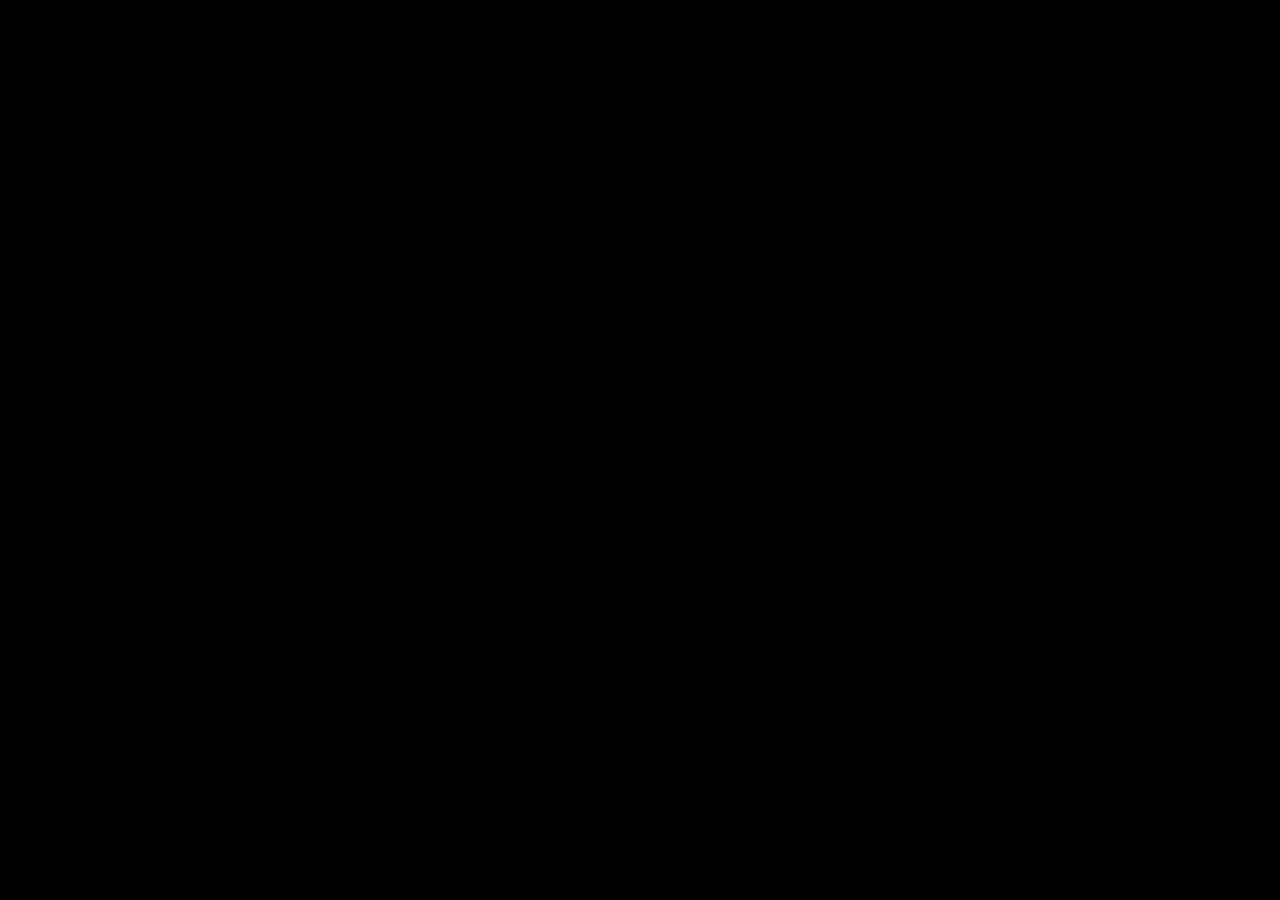
==== Algoritimo KNN.html @ ad6fbd45 "apresentação de Aalgo- KNN-falta arrumar slides e tamanho das fontes" ====
﻿<!DOCTYPE html>
<html lang="pt-BR"><head>
<meta charset="utf-8">
<title>K-NN — K-Nearest Neighbors · Análise de Algoritmos</title>
<link rel="preconnect" href="https://fonts.googleapis.com">
<link rel="preconnect" href="https://fonts.gstatic.com" crossorigin="">
<link rel="stylesheet" href="deck.css">

<script type="application/json" id="speaker-notes">
[
"Bom dia/boa tarde a todos. Hoje vamos apresentar o K-NN — K-Nearest Neighbors —, um dos algoritmos mais elegantes e didáticos do Machine Learning. Antes de entrarmos no conteúdo, somos seis alunos da disciplina de Análise de Algoritmos, e cada parte da apresentação será conduzida por um integrante diferente. A ideia é mostrar não só como o K-NN funciona, mas por que ele é tão importante como porta de entrada para entender complexidade, distância e similaridade.",

"O K-NN não nasceu em um laboratório de Machine Learning. Ele vem da estatística clássica de reconhecimento de padrões. Em 1951, Evelyn Fix e Joseph Hodges, em um relatório técnico para a força aérea americana, descreveram pela primeira vez a ideia de classificação por vizinhos mais próximos. Em 1967, Thomas Cover e Peter Hart publicaram o artigo seminal — Nearest Neighbor Pattern Classification — que provou propriedades teóricas importantes do método. Quase 60 anos depois, o algoritmo continua extremamente relevante: é a base de sistemas de recomendação, busca por similaridade e até de embeddings em modelos modernos.",

"K-NN significa K Vizinhos Mais Próximos. É um algoritmo de aprendizado supervisionado — ou seja, aprende a partir de exemplos rotulados. A ideia central é simples e poderosa: pontos que estão próximos no espaço de atributos tendem a pertencer à mesma classe. Há uma frase que resume bem isso, parafraseando o ditado popular: ‘diga-me quem são seus vizinhos mais próximos, e eu direi quem você é’. É essa intuição que vamos formalizar nos próximos slides.",

"Qual problema o K-NN resolve? Basicamente dois: classificação — decidir a qual categoria um novo dado pertence — e regressão — prever um valor numérico. Embora ele funcione nos dois casos, é como classificador que ele é mais usado. Pensem em situações onde temos exemplos passados e queremos decidir para um novo caso: spam ou não spam, tumor benigno ou maligno, gosta do filme ou não gosta. Esse é o terreno natural do K-NN.",

"Por que estudar K-NN em Análise de Algoritmos? Primeiro, porque é didaticamente perfeito. Ele é simples o suficiente para ser entendido em uma aula, mas rico o suficiente para discutirmos distância, dimensionalidade, hiperparâmetros, custo de memória e tempo. Ele também é uma ótima base para discutir como o tamanho do dataset impacta o desempenho — algo que veremos em detalhes na parte de complexidade.",

"Aplicações reais existem em todos os lugares. Reconhecimento de imagem, diagnóstico médico, sistemas de recomendação (filmes, músicas, produtos), detecção de fraude, reconhecimento facial, classificação de texto e busca por similaridade em vector databases — esses são exemplos diretos do que o K-NN resolve com base em proximidade no espaço de atributos.",

"Agora entramos na parte teórica. Antes de ver o algoritmo em si, precisamos alinhar o vocabulário. Vou passar rapidamente pelos conceitos-chave: ponto de treino, ponto de consulta, classe, atributo, dimensão, espaço de atributos, métrica de distância, valor de K — que é o hiperparâmetro principal — e o conceito de lazy learning, que vamos detalhar no próximo slide.",

"O K-NN é o que chamamos de lazy learner — um aprendiz preguiçoso. Diferente de uma árvore de decisão ou de uma rede neural, ele não constrói um modelo durante o treinamento. Ele simplesmente guarda os dados. Todo o trabalho acontece na hora da predição, quando ele precisa olhar todos os pontos para encontrar os mais próximos. Isso tem consequências importantes para a complexidade, que veremos adiante.",

"Espaço de atributos é onde tudo acontece. Cada eixo representa um atributo do problema — por exemplo, idade e renda, ou pixels de uma imagem. Cada ponto é uma amostra do nosso dataset. A premissa fundamental é que proximidade geométrica nesse espaço corresponde a similaridade semântica. Para datasets de duas dimensões podemos visualizar, mas o K-NN funciona em espaços de centenas ou milhares de dimensões — e é aí que começam os problemas, como veremos.",

"Vamos ver o algoritmo passo a passo. Temos dados de treino já rotulados — pontos azuis e dourados, por exemplo. Aparece um novo ponto, o ponto de consulta, marcado com interrogação. Primeiro calculamos a distância dele até todos os pontos do treino. Depois ordenamos essas distâncias. Pegamos os K menores — os K vizinhos mais próximos. Fazemos uma votação entre eles. E a classe majoritária é atribuída ao novo ponto. Simples assim.",

"Em forma de diagrama de blocos: entrada de dados, escolha de K, escolha da métrica, cálculo das distâncias, seleção dos K menores, votação ou média, e resultado final. Esses são os mesmos passos que vamos identificar no código depois. É importante reparar que existem dois hiperparâmetros importantes que o algoritmo não aprende sozinho: o valor de K e a métrica de distância.",

"A métrica mais comum é a distância Euclidiana — distância em linha reta entre dois pontos. É literalmente Pitágoras generalizado. Em duas dimensões, calculamos delta-x ao quadrado mais delta-y ao quadrado, e tiramos a raiz. Em d dimensões, somamos os quadrados de todas as diferenças. É a métrica padrão e geralmente uma boa primeira escolha.",

"A distância Manhattan, também chamada de city-block ou taxicab, mede o caminho como se você estivesse andando em uma cidade com quarteirões — só pode andar na horizontal ou vertical. Matematicamente, somamos os valores absolutos das diferenças, sem elevar ao quadrado. Ela é menos sensível a outliers do que a Euclidiana e às vezes funciona melhor em alta dimensionalidade.",

"Minkowski é a generalização. Tem um parâmetro p. Quando p = 1, é Manhattan. Quando p = 2, é Euclidiana. Para outros valores de p obtemos métricas intermediárias. Isso é útil quando queremos ajustar a métrica como parte da otimização do modelo.",

"Para dados categóricos ou strings usamos a distância de Hamming. Ela conta em quantas posições dois vetores diferem. Por exemplo, CARRO e CASRO diferem em uma posição. Para vetores binários como [1,0,1,1] e [1,1,1,0], a Hamming é 2. É fundamental em códigos corretores de erros e em comparação de DNA.",

"Como escolher K? Essa é uma das perguntas mais frequentes. K muito pequeno — como K=1 — faz o modelo ser muito sensível a ruído, causando overfitting. K muito grande borra as fronteiras de decisão, causando underfitting. K ímpar evita empates na votação binária. Uma regra de bolso é começar em K aproximadamente igual à raiz quadrada de n, mas o ideal mesmo é fazer validação cruzada para escolher o melhor K.",

"E quanto a recorrência? O K-NN clássico, por busca exaustiva, não é naturalmente recursivo — ele é iterativo. Se vamos falar de recorrência, é no contexto de otimizações, como a KD-Tree, que divide o espaço recursivamente. Mas é importante deixar claro: KD-Tree é otimização, não a essência do algoritmo.",

"Agora a parte central para Análise de Algoritmos: por que analisar a complexidade do K-NN? Porque, apesar de simples, ele pode ser muito caro. O custo está concentrado na predição, e cresce linearmente com o tamanho do dataset. Para bases grandes isso vira um gargalo real.",

"Definindo as variáveis: n é o número de pontos de treino, d é o número de atributos ou dimensões, e k é o número de vizinhos que vamos selecionar. Todas as análises serão expressas em função desses três parâmetros.",

"O treinamento do K-NN é praticamente trivial. Como ele é lazy learner, não há treinamento real. Podemos considerar O(1) se olharmos só o aprendizado, ou O(n·d) se contarmos o custo de carregar e armazenar os dados em memória.",

"Onde está o custo, então? Na predição. Para cada novo ponto consultado, calculamos a distância até todos os n pontos. Cada cálculo de distância olha d atributos. Logo, calcular distâncias custa O(n·d). Isso é o gargalo principal.",

"Depois precisamos selecionar os K menores. Se ordenarmos todas as distâncias, gastamos O(n log n). Se usarmos uma heap mantendo só os K menores, conseguimos O(n log k), que é melhor quando k é muito menor que n. A votação final é apenas O(k).",

"Juntando tudo, o pior caso — Big O — é O(n·d + n log k) com heap, ou O(n·d + n log n) se ordenarmos. O termo dominante geralmente é n·d, principalmente em alta dimensionalidade. É o custo da busca exaustiva: precisamos olhar todos os pontos.",

"O melhor caso — Ômega — também é Ω(n·d) no K-NN clássico, porque mesmo no melhor cenário ainda precisamos calcular todas as distâncias. Não dá para escapar disso na versão sem otimização.",

"Como pior e melhor caso coincidem, o caso médio — Theta — fica Θ(n·d + n log k). O K-NN clássico tem complexidade muito previsível, o que aliás é uma característica positiva.",

"Memória: o K-NN guarda o dataset inteiro. Isso significa O(n·d) de espaço. Para datasets pequenos é irrelevante. Para datasets com milhões de pontos e milhares de atributos, vira um problema sério.",

"Aqui temos a tabela-resumo. Treinamento O(1) ou O(n·d). Distâncias O(n·d). Seleção O(n log k) com heap. Votação O(k). Memória O(n·d). Essa tabela é o que vocês precisam levar para casa sobre a complexidade do K-NN.",

"Existem várias otimizações. KD-Trees dividem o espaço recursivamente e funcionam bem para baixa dimensionalidade. Ball Trees são uma alternativa para dimensões maiores. Locality Sensitive Hashing faz busca aproximada e é muito usado em produção. Além disso, técnicas como PCA, normalização e padronização ajudam reduzindo dimensão e equilibrando escalas. Mas atenção: em alta dimensionalidade, mesmo essas estruturas perdem eficiência — é a chamada maldição da dimensionalidade.",

"Vamos agora à parte prática. O código está disponível no repositório knn-lab no GitHub. A estrutura é modular: temos distances.py com as funções de distância, knn.py com a classe principal do algoritmo, metrics.py com a função de acurácia, e um notebook de exemplo para visualização. Essa separação reflete exatamente os blocos teóricos que vimos.",

"O padrão do código é Python idiomático: snake_case para funções e variáveis, organização modular, separação clara de responsabilidades. Distância é uma coisa, modelo é outra, métrica de avaliação é outra. Isso facilita teste e manutenção.",

"As funções de distância são puras: recebem dois vetores e retornam um número. Euclidiana usa numpy para o vetor de diferenças ao quadrado. Manhattan soma valores absolutos. Minkowski generaliza com o parâmetro p. Essa pureza facilita testar cada distância isoladamente.",

"A classe KNN tem inicialização com K, um método fit que apenas guarda os dados — lembrando do conceito de lazy learning — e um método predict que faz todo o trabalho real: calcula distâncias, seleciona vizinhos e faz a votação.",

"A métrica de acurácia compara as previsões com os valores reais e retorna o percentual de acertos. É uma das métricas mais simples, e funciona bem quando as classes estão razoavelmente balanceadas. Para classes desbalanceadas precisaríamos olhar precisão, recall e F1.",

"Agora vamos fazer a demo ao vivo. Vou carregar um dataset simples, escolher K e a métrica, rodar a predição e mostrar a acurácia. A ideia é vocês verem que tudo o que falamos antes está concretamente implementado em umas poucas linhas de código.",

"Para a demo usaremos um dataset 2D simples para visualização — assim conseguimos ver as fronteiras de decisão. Como caso mais acadêmico, citamos também o Breast Cancer Wisconsin, que é o dataset que vamos pedir no dever de casa.",

"Durante a demo vamos comentar a performance observada: quanto tempo levou, qual o tamanho do dataset, quantos atributos, qual K, qual métrica e qual a acurácia. Essa tabela ilustra o tipo de comparação que vamos fazer.",

"Para fechar a parte de código, este slide conecta cada conceito teórico ao arquivo correspondente. Métrica de distância? distances.py. Valor de K? parâmetro do modelo. Seleção de vizinhos? lógica em knn.py. Votação? mesma classe. Acurácia? metrics.py. Execução? notebook. Teoria e prática casadas.",

"Sobre as limitações: o K-NN é simples, mas tem custos altos. Alto custo de predição, alto uso de memória, sensibilidade a ruído e outliers, dependência da escala dos atributos, e a famosa maldição da dimensionalidade — em muitos atributos, todos os pontos ficam ‘quase à mesma distância’, perdendo o sentido de vizinhança.",

"Como reduzir essas falhas? Cuidando dos dados. Limpeza, remoção de duplicados, tratamento de ausentes e outliers. Normalização para colocar todos os atributos na mesma escala — Min-Max ou Z-score. Redução de dimensionalidade com PCA. E sempre validação cruzada para escolher K e a métrica.",

"Resumindo o que aprendemos: K-NN é simples, intuitivo e poderoso. Baseado em similaridade. Excelente em classificação. Não tem treinamento complexo. Mas concentra todo o custo na predição. Depende fortemente da qualidade dos dados, da escolha de K e da métrica. E precisa de cuidado especial com escala, ruído e dimensionalidade.",

"O dever de casa é aplicar tudo isso em um dataset real: Breast Cancer Wisconsin, classificando tumores como benignos ou malignos. Vocês vão carregar com sklearn, separar treino e teste, normalizar, treinar com K igual a 1, 3 e 5, testar Euclidiana e Manhattan, comparar acurácia e responder quatro perguntas conceituais. A entrega pode ser notebook, script Python ou um relatório curto com prints. Tempo estimado: uma hora.",

"E com isso fechamos. Obrigado pela atenção. Estamos abertos para perguntas."
]
</script>

</head>
<body>

<script src="deck-stage.js"></script>

<deck-stage>

<!-- ============================================================ -->
<!-- SLIDE 1 — COVER                                              -->
<!-- ============================================================ -->
<section data-screen-label="01 Capa">
  <div class="slide-chrome"></div>

  <!-- Network background SVG -->
  <svg class="net" viewBox="0 0 1920 1080" preserveAspectRatio="xMidYMid slice" aria-hidden="true">
    <defs>
      <radialGradient id="cv-glow" cx="50%" cy="50%" r="50%">
        <stop offset="0%" stop-color="#5ce1ff" stop-opacity="0.35"></stop>
        <stop offset="100%" stop-color="#5ce1ff" stop-opacity="0"></stop>
      </radialGradient>
    </defs>
    <!-- Edges -->
    <g stroke="rgba(140,180,255,0.18)" stroke-width="1" fill="none">
      <line x1="1350" y1="180" x2="1520" y2="320"></line>
      <line x1="1520" y1="320" x2="1700" y2="220"></line>
      <line x1="1520" y1="320" x2="1620" y2="500"></line>
      <line x1="1700" y1="220" x2="1820" y2="380"></line>
      <line x1="1620" y1="500" x2="1780" y2="600"></line>
      <line x1="1620" y1="500" x2="1460" y2="620"></line>
      <line x1="1460" y1="620" x2="1300" y2="720"></line>
      <line x1="1460" y1="620" x2="1580" y2="780"></line>
      <line x1="1780" y1="600" x2="1850" y2="780"></line>
      <line x1="1350" y1="180" x2="1180" y2="280"></line>
      <line x1="1180" y1="280" x2="1300" y2="430"></line>
      <line x1="1300" y1="430" x2="1460" y2="620"></line>
      <line x1="1300" y1="430" x2="1100" y2="520"></line>
      <line x1="1300" y1="720" x2="1180" y2="850"></line>
      <line x1="1580" y1="780" x2="1700" y2="900"></line>
    </g>
    <!-- Nodes -->
    <g>
      <circle cx="1350" cy="180" r="4" class="pt-a pt-glow"></circle>
      <circle cx="1520" cy="320" r="5" class="pt-a pt-glow"></circle>
      <circle cx="1700" cy="220" r="4" class="pt-a"></circle>
      <circle cx="1820" cy="380" r="4" class="pt-c"></circle>
      <circle cx="1620" cy="500" r="6" class="pt-q pt-glow"></circle>
      <circle cx="1780" cy="600" r="4" class="pt-b"></circle>
      <circle cx="1460" cy="620" r="5" class="pt-a"></circle>
      <circle cx="1300" cy="720" r="4" class="pt-b"></circle>
      <circle cx="1580" cy="780" r="4" class="pt-a"></circle>
      <circle cx="1850" cy="780" r="4" class="pt-c"></circle>
      <circle cx="1180" cy="280" r="4" class="pt-b"></circle>
      <circle cx="1300" cy="430" r="4" class="pt-a"></circle>
      <circle cx="1100" cy="520" r="3" class="pt-c"></circle>
      <circle cx="1180" cy="850" r="3" class="pt-b"></circle>
      <circle cx="1700" cy="900" r="3" class="pt-a"></circle>
    </g>
    <circle cx="1620" cy="500" r="200" fill="url(#cv-glow)"></circle>
  </svg>

  <div class="slide">
    <div class="topbar">
      <div class="left"><span class="dot"></span><span>Análise de Algoritmos · 2026.1</span></div>
      
    </div>

    <div style="margin-top: 40px;">
      <div class="eyebrow" data-anim="fade-up" data-delay="0">Algoritmo · Aprendizado Supervisionado</div>

      <h1 class="display" data-anim="fade-up" data-delay="1" style="font-size: 148px; line-height: 0.95; margin: 28px 0 12px; letter-spacing: -0.035em;">
        K-Nearest<br>
        <span style="color: var(--cyan);">Neighbors.</span>
      </h1>

      <p data-anim="fade-up" data-delay="2" style="font-family: var(--font-mono); font-size: 18px; letter-spacing: 0.18em; text-transform: uppercase; color: var(--text-dim); margin: 0 0 6px;">
        — k = nearest · classification &nbsp;by&nbsp; similarity
      </p>
      
    </div>

    <div style="flex: 1;"></div>

    <div data-anim="fade-up" data-delay="5" style="display: flex; justify-content: space-between; align-items: flex-end; gap: 80px;">
      <div>
        <div class="eyebrow" style="font-size: 13px; margin-bottom: 18px;">Integrantes</div>
        <div class="members">
          <div class="m">Aaron Willian Araújo Rodrigues</div>
          <div class="m">Gustavo Marques Xavier</div>
          <div class="m">Isadora Batista Alves</div>
          <div class="m">Rafael Bastos Lancellotti</div>
          <div class="m">Roberto Campelo Uchôa</div>
          <div class="m">Thiago Rodrigues Santos</div>
        </div>
      </div>
      <div style="text-align: right; font-family: var(--font-mono); font-size: 12px; color: var(--text-muted); letter-spacing: 0.15em; line-height: 1.9;">
        <div>K = 5</div>
        <div>METRIC = EUCLIDEAN</div>
        <div>STATUS · <span style="color: var(--cyan);">READY</span></div>
      </div>
    </div>
  </div>
</section>

<!-- ============================================================ -->
<!-- SLIDE 3 — HISTÓRIA                                            -->
<!-- ============================================================ -->
<section data-screen-label="03 Historia">
  <div class="slide-chrome"></div>
  <div class="slide">
    <div class="topbar">
      <div class="left"><span class="dot"></span><span>03 · Origens</span></div>
      <div class="right">Parte 1 · Introdução</div>
    </div>

    <div class="eyebrow" data-anim="fade-up" data-delay="0" style="font-size: 22px;">Linha do tempo</div>
    <h1 class="slide-title" data-anim="fade-up" data-delay="1">
      Origens dos <span class="accent">vizinhos próximos</span>.
    </h1>
    <p class="lede" data-anim="fade-up" data-delay="2" style="max-width: 1200px; font-size: 30px;">
      O K-NN nasceu na <strong style="color: var(--text); font-weight: 500;">estatística clássica</strong>, décadas antes de o aprendizado de máquina se popularizar. Sua história atravessa três gerações da computação.
    </p>

    <!-- Timeline -->
    <div style="position: relative; padding: 36px 0 0 0;">
      <svg viewBox="0 0 1700 220" style="width: 100%; height: 220px; display: block;">
        <defs>
          <linearGradient id="tl-grad" x1="0" x2="1" y1="0" y2="0">
            <stop offset="0%" stop-color="#5ce1ff" stop-opacity="0.7"></stop>
            <stop offset="100%" stop-color="#a98bff" stop-opacity="0.4"></stop>
          </linearGradient>
        </defs>
        <!-- Line draws left→right on entry -->
        <line x1="40" y1="110" x2="1660" y2="110" stroke="url(#tl-grad)" stroke-width="2" class="tl-line"></line>
        <!-- Each point: circle + year + label, revealed in sequence -->
        <g data-anim="fade-up" data-delay="3" font-family="JetBrains Mono" font-size="18" fill="#a7b1c7" letter-spacing="2">
          <circle cx="160" cy="110" r="11" fill="#04060d" stroke="#5ce1ff" stroke-width="2"></circle>
          <text x="160" y="166" text-anchor="middle" fill="#5ce1ff">1951</text>
          <text x="160" y="78" text-anchor="middle" font-family="Space Grotesk" font-size="24" fill="#e7ecf6">Fix &amp; Hodges</text>
        </g>
        <g data-anim="fade-up" data-delay="4" font-family="JetBrains Mono" font-size="18" fill="#a7b1c7" letter-spacing="2">
          <circle cx="540" cy="110" r="11" fill="#04060d" stroke="#5ce1ff" stroke-width="2"></circle>
          <text x="540" y="166" text-anchor="middle" fill="#5ce1ff">1967</text>
          <text x="540" y="78" text-anchor="middle" font-family="Space Grotesk" font-size="24" fill="#e7ecf6">Cover &amp; Hart</text>
        </g>
        <g data-anim="fade-up" data-delay="5" font-family="JetBrains Mono" font-size="18" fill="#a7b1c7" letter-spacing="2">
          <circle cx="980" cy="110" r="11" fill="#04060d" stroke="#a98bff" stroke-width="2"></circle>
          <text x="980" y="166" text-anchor="middle" fill="#a98bff">1970–2000</text>
          <text x="980" y="78" text-anchor="middle" font-family="Space Grotesk" font-size="24" fill="#e7ecf6">Reconhecimento de padrões</text>
        </g>
        <g data-anim="fade-up" data-delay="6" font-family="JetBrains Mono" font-size="18" fill="#a7b1c7" letter-spacing="2">
          <circle cx="1500" cy="110" r="13" fill="#5ce1ff"></circle>
          <text x="1500" y="166" text-anchor="middle" fill="#e7ecf6">2010+</text>
          <text x="1500" y="78" text-anchor="middle" font-family="Space Grotesk" font-size="24" fill="#e7ecf6">ML / IA moderna</text>
        </g>
      </svg>

      <div style="display: grid; grid-template-columns: repeat(4, 1fr); gap: 24px; margin-top: 28px;">
        <div class="card" data-anim="fade-up" data-delay="3" style="padding: 26px 28px;">
          <div class="num" style="font-size: 16px;">1951 · USAF</div>
          <h3 style="font-size: 26px;">Relatório técnico</h3>
          <p style="font-size: 20px; line-height: 1.5;">Evelyn Fix e Joseph Hodges propõem uma regra de decisão <em>não paramétrica</em> — sem nenhuma premissa sobre a distribuição dos dados. O documento serviu de base à classificação estatística moderna.</p>
        </div>
        <div class="card" data-anim="fade-up" data-delay="4" style="padding: 26px 28px;">
          <div class="num" style="font-size: 16px;">1967 · IEEE</div>
          <h3 style="font-size: 26px;">Formalização e prova</h3>
          <p style="font-size: 20px; line-height: 1.5;">Thomas Cover e Peter Hart publicam <em>Nearest Neighbor Pattern Classification</em>: provam que o erro do 1-NN é, no pior caso, no máximo duas vezes o erro do classificador ótimo de Bayes.</p>
        </div>
        <div class="card" data-anim="fade-up" data-delay="5" style="padding: 26px 28px;">
          <div class="num" style="font-size: 16px;">1970–2000</div>
          <h3 style="font-size: 26px;">Aplicações práticas</h3>
          <p style="font-size: 20px; line-height: 1.5;">OCR, bioinformática e reconhecimento de padrões adotam o método. Surgem otimizações estruturais como a KD-Tree (Bentley, 1975) e a Ball Tree, que permitem busca em árvore.</p>
        </div>
        <div class="card" data-anim="fade-up" data-delay="6" style="padding: 26px 28px;">
          <div class="num" style="font-size: 16px;">2010 → hoje</div>
          <h3 style="font-size: 26px;">Era dos embeddings</h3>
          <p style="font-size: 20px; line-height: 1.5;">Sistemas de recomendação, busca semântica e Vector Databases (FAISS, Pinecone, Milvus) levam a ideia dos vizinhos próximos à escala industrial — bilhões de vetores em produção.</p>
        </div>
      </div>
    </div>

    <div style="flex: 1;"></div>

    <div class="slide-footer">
      <span>História · 1951 → hoje</span>
      <span>03 / 34</span>
    </div>
  </div>
</section>

<!-- ============================================================ -->
<!-- SLIDE 4 — O QUE É K-NN                                       -->
<!-- ============================================================ -->
<section data-screen-label="04 O que e">
  <div class="slide-chrome"></div>
  <div class="slide">
    <div class="topbar">
      <div class="left"><span class="dot"></span><span>04 · Definição</span></div>
      <div class="right">Parte 1 · Introdução</div>
    </div>

    <div class="row" style="gap: 80px; flex: 1; align-items: center;">
      <div style="flex: 1.1;">
        <div class="eyebrow" data-anim="fade-up" data-delay="0">O que é K-NN</div>
        <h1 class="slide-title" data-anim="fade-up" data-delay="1" style="font-size: 80px;">
          Diga-me quem<br>são seus <span class="accent">vizinhos</span>,<br>e eu direi<br>quem você é.
        </h1>

        <div data-anim="fade-up" data-delay="3" style="margin-top: 36px; max-width: 720px;">
          <p class="lede" style="font-size: 22px; margin-bottom: 16px;">
            <strong style="color: var(--text); font-weight: 600;">K vizinhos mais próximos.</strong>
            Aprendizado supervisionado que usa exemplos conhecidos para classificar ou prever dados novos.
          </p>
          <p class="lede" style="font-size: 22px;">
            A premissa: pontos semelhantes tendem a estar próximos no espaço de atributos.
          </p>
        </div>
      </div>

      <div style="flex: 1;">
        <!-- Simple 2D classification illustration -->
        <svg viewBox="0 0 600 540" style="width: 100%; height: 540px;">
          <defs>
            <radialGradient id="qglow" cx="50%" cy="50%" r="50%">
              <stop offset="0%" stop-color="#5ce1ff" stop-opacity="0.45"></stop>
              <stop offset="100%" stop-color="#5ce1ff" stop-opacity="0"></stop>
            </radialGradient>
          </defs>

          <!-- Grid + labels -->
          <g data-anim="fade" data-delay="2">
            <g stroke="rgba(140,180,255,0.07)" stroke-width="1">
              <line x1="40" y1="60" x2="40" y2="500"></line>
              <line x1="40" y1="500" x2="560" y2="500"></line>
            </g>
            <text x="20" y="60" font-family="JetBrains Mono" font-size="11" fill="#6b7691" letter-spacing="2">x₂</text>
            <text x="555" y="525" font-family="JetBrains Mono" font-size="11" fill="#6b7691" letter-spacing="2">x₁</text>
          </g>

          <!-- Class A (cyan) points -->
          <g class="pt-a" data-anim="fade-up" data-delay="3">
            <circle cx="120" cy="160" r="9"></circle>
            <circle cx="180" cy="120" r="9"></circle>
            <circle cx="240" cy="200" r="9"></circle>
            <circle cx="310" cy="180" r="9"></circle>
            <circle cx="380" cy="240" r="9"></circle>
            <circle cx="280" cy="280" r="9"></circle>
            <circle cx="200" cy="260" r="9"></circle>
            <circle cx="160" cy="330" r="9"></circle>
          </g>

          <!-- Class B (gold) points -->
          <g class="pt-b" data-anim="fade-up" data-delay="4">
            <circle cx="420" cy="380" r="9"></circle>
            <circle cx="490" cy="330" r="9"></circle>
            <circle cx="450" cy="430" r="9"></circle>
            <circle cx="370" cy="440" r="9"></circle>
            <circle cx="510" cy="450" r="9"></circle>
            <circle cx="350" cy="390" r="9"></circle>
            <circle cx="280" cy="430" r="9"></circle>
            <circle cx="220" cy="470" r="9"></circle>
          </g>

          <!-- Glow behind query -->
          <g data-anim="fade" data-delay="5">
            <circle cx="320" cy="280" r="160" fill="url(#qglow)"></circle>
          </g>

          <!-- Query point -->
          <g data-anim="fade-up" data-delay="5">
            <circle cx="320" cy="280" r="13" class="pt-q pt-glow"></circle>
            <text x="320" y="265" text-anchor="middle" font-family="Space Grotesk" font-size="18" font-weight="600" fill="#fff">?</text>
          </g>

          <!-- Lines to 5 nearest — staggered via CSS .knn-lines -->
          <g class="knn-lines" stroke="#5ce1ff" stroke-width="1.5" stroke-dasharray="4 4">
            <line x1="320" y1="280" x2="280" y2="280"></line>
            <line x1="320" y1="280" x2="380" y2="240"></line>
            <line x1="320" y1="280" x2="310" y2="180"></line>
            <line x1="320" y1="280" x2="240" y2="200"></line>
            <line x1="320" y1="280" x2="350" y2="390"></line>
          </g>

          <!-- Legend -->
          <g font-family="JetBrains Mono" font-size="12" fill="#a7b1c7" letter-spacing="1" data-anim="fade" data-delay="7">
            <circle cx="60" cy="510" r="6" class="pt-a"></circle>
            <text x="72" y="515">Classe A</text>
            <circle cx="170" cy="510" r="6" class="pt-b"></circle>
            <text x="182" y="515">Classe B</text>
            <circle cx="280" cy="510" r="6" class="pt-q"></circle>
            <text x="292" y="515">Consulta · k=5</text>
          </g>
        </svg>
      </div>
    </div>

    <div class="slide-footer">
      <span>K vizinhos · similaridade</span>
      <span>04 / 34</span>
    </div>
  </div>
</section>

<!-- ============================================================ -->
<!-- SLIDE 5 — DEFINIÇÃO DO PROBLEMA                              -->
<!-- ============================================================ -->
<section data-screen-label="05 Problema">
  <div class="slide-chrome"></div>
  <div class="slide">
    <div class="topbar">
      <div class="left"><span class="dot"></span><span>05 · Problema</span></div>
      <div class="right">Parte 1 · Introdução</div>
    </div>

    <div class="eyebrow" data-anim="fade-up" data-delay="0">O que ele resolve</div>
    <h1 class="slide-title" data-anim="fade-up" data-delay="1">
      Quatro problemas.<br>Uma única ideia.
    </h1>

    <div style="display: grid; grid-template-columns: repeat(4, 1fr); gap: 22px; margin-top: 56px;">
      <div class="card" data-anim="fade-up" data-delay="2">
        <div class="num">01 · CLASSIFICAÇÃO</div>
        <h3>Categorias discretas</h3>
        <p>Atribuir uma classe a um novo exemplo (spam/não spam, benigno/maligno).</p>
        <div style="margin-top: 20px; font-family: var(--font-mono); font-size: 12px; color: var(--cyan); letter-spacing: 0.14em;">USO MAIS COMUM</div>
      </div>
      <div class="card" data-anim="fade-up" data-delay="3">
        <div class="num">02 · REGRESSÃO</div>
        <h3>Valores contínuos</h3>
        <p>Prever um número (preço, temperatura) pela média dos K vizinhos.</p>
        <div style="margin-top: 20px; font-family: var(--font-mono); font-size: 12px; color: var(--text-muted); letter-spacing: 0.14em;">SUPORTADO</div>
      </div>
      <div class="card" data-anim="fade-up" data-delay="4">
        <div class="num">03 · SIMILARIDADE</div>
        <h3>“Quem se parece com X?”</h3>
        <p>Recuperação de itens próximos sem precisar de uma classe explícita.</p>
        <div style="margin-top: 20px; font-family: var(--font-mono); font-size: 12px; color: var(--text-muted); letter-spacing: 0.14em;">BASE DE RECOMENDAÇÃO</div>
      </div>
      <div class="card" data-anim="fade-up" data-delay="5">
        <div class="num">04 · DECISÃO</div>
        <h3>Baseada em exemplos</h3>
        <p>Decidir o que fazer agora consultando o que aconteceu antes.</p>
        <div style="margin-top: 20px; font-family: var(--font-mono); font-size: 12px; color: var(--text-muted); letter-spacing: 0.14em;">CASE-BASED REASONING</div>
      </div>
    </div>

    <div style="flex: 1;"></div>

    <div data-anim="fade-up" data-delay="6" style="display: flex; align-items: center; gap: 24px; padding: 26px 32px; border: 1px solid var(--border-strong); border-left: 3px solid var(--cyan); background: linear-gradient(90deg, rgba(92,225,255,0.06), transparent 60%); border-radius: 8px;">
      <div style="font-family: var(--font-mono); font-size: 12px; letter-spacing: 0.2em; color: var(--cyan); text-transform: uppercase;">Importante</div>
      <p class="lede" style="font-size: 22px; margin: 0; color: var(--text);">
        Embora suporte regressão, o K-NN é majoritariamente conhecido — e usado — como <span style="color: var(--cyan); font-weight: 500;">algoritmo de classificação</span>.
      </p>
    </div>

    <div class="slide-footer">
      <span>Classificação · Regressão · Similaridade</span>
      <span>05 / 34</span>
    </div>
  </div>
</section>

<!-- ============================================================ -->
<!-- SLIDE 6 — IMPORTÂNCIA                                        -->
<!-- ============================================================ -->
<section data-screen-label="06 Importancia">
  <div class="slide-chrome"></div>
  <div class="slide">
    <div class="topbar">
      <div class="left"><span class="dot"></span><span>06 · Importância</span></div>
      <div class="right">Parte 1 · Introdução</div>
    </div>

    <div class="row" style="gap: 80px; flex: 1; align-items: flex-start;">
      <div style="flex: 1;">
        <div class="eyebrow" data-anim="fade-up" data-delay="0" style="font-size: 22px;">Por que estudar K-NN</div>
        <h1 class="slide-title" data-anim="fade-up" data-delay="1">
          A porta de entrada<br>do <span class="accent">Machine Learning</span>.
        </h1>
        <p class="lede" data-anim="fade-up" data-delay="2" style="margin-top: 30px; max-width: 720px; font-size: 30px;">
          O K-NN é simples — mas concentra praticamente todos os conceitos centrais de aprendizado supervisionado em um único algoritmo.
        </p>
        <p class="lede" data-anim="fade-up" data-delay="3" style="margin-top: 22px; max-width: 720px; font-size: 24px; color: var(--text-muted);">
          Distância, similaridade, vizinhança, dimensionalidade, hiperparâmetro, custo de memória e de tempo — tudo aparece aqui, de forma palpável.
        </p>
      </div>

      <div style="flex: 1.2; display: flex; flex-direction: column; gap: 20px; margin-top: 30px;">
        <div data-anim="fade-up" data-delay="3" style="display: flex; gap: 26px; align-items: flex-start; padding: 22px 26px; border-left: 1px solid var(--border-strong);">
          <div style="font-family: var(--font-mono); font-size: 22px; color: var(--cyan); letter-spacing: 0.18em; min-width: 52px;">01</div>
          <div>
            <div class="display" style="font-size: 32px; margin-bottom: 6px;">Simples e intuitivo</div>
            <div style="color: var(--text-dim); font-size: 22px;">Pode ser explicado em uma frase, implementado em 20 linhas.</div>
          </div>
        </div>
        <div data-anim="fade-up" data-delay="4" style="display: flex; gap: 26px; align-items: flex-start; padding: 22px 26px; border-left: 1px solid var(--border-strong);">
          <div style="font-family: var(--font-mono); font-size: 22px; color: var(--cyan); letter-spacing: 0.18em; min-width: 52px;">02</div>
          <div>
            <div class="display" style="font-size: 32px; margin-bottom: 6px;">Vocabulário fundamental</div>
            <div style="color: var(--text-dim); font-size: 22px;">Distância, similaridade, vizinhança, decisão, hiperparâmetro.</div>
          </div>
        </div>
        <div data-anim="fade-up" data-delay="5" style="display: flex; gap: 26px; align-items: flex-start; padding: 22px 26px; border-left: 1px solid var(--border-strong);">
          <div style="font-family: var(--font-mono); font-size: 22px; color: var(--cyan); letter-spacing: 0.18em; min-width: 52px;">03</div>
          <div>
            <div class="display" style="font-size: 32px; margin-bottom: 6px;">Ótimo para análise de algoritmos</div>
            <div style="color: var(--text-dim); font-size: 22px;">Tempo, espaço, trade-offs e otimizações ficam todos visíveis.</div>
          </div>
        </div>
        <div data-anim="fade-up" data-delay="6" style="display: flex; gap: 26px; align-items: flex-start; padding: 22px 26px; border-left: 1px solid var(--border-strong);">
          <div style="font-family: var(--font-mono); font-size: 22px; color: var(--cyan); letter-spacing: 0.18em; min-width: 52px;">04</div>
          <div>
            <div class="display" style="font-size: 32px; margin-bottom: 6px;">Mostra o impacto do dataset</div>
            <div style="color: var(--text-dim); font-size: 22px;">O custo cresce linearmente com <span class="mono" style="color: var(--cyan)">n</span> — ideal para discutir escala.</div>
          </div>
        </div>
        <div data-anim="fade-up" data-delay="7" style="display: flex; gap: 26px; align-items: flex-start; padding: 22px 26px; border-left: 1px solid var(--cyan);">
          <div style="font-family: var(--font-mono); font-size: 22px; color: var(--cyan); letter-spacing: 0.18em; min-width: 52px;">05</div>
          <div>
            <div class="display" style="font-size: 32px; margin-bottom: 6px;">Continua útil em produção</div>
            <div style="color: var(--text-dim); font-size: 22px;">Recomendação, busca semântica, vector databases.</div>
          </div>
        </div>
      </div>
    </div>

    <div class="slide-footer">
      <span>Didática · análise · prática</span>
      <span>06 / 34</span>
    </div>
  </div>
</section>

<!-- ============================================================ -->
<!-- SLIDE 7 — APLICAÇÕES                                          -->
<!-- ============================================================ -->
<section data-screen-label="07 Aplicacoes">
  <div class="slide-chrome"></div>
  <div class="slide">
    <div class="topbar">
      <div class="left"><span class="dot"></span><span>07 · Aplicações</span></div>
      <div class="right">Parte 1 · Introdução</div>
    </div>

    <div class="eyebrow" data-anim="fade-up" data-delay="0" style="font-size: 22px;">Onde o K-NN aparece</div>
    <h1 class="slide-title" data-anim="fade-up" data-delay="1">Oito usos do mundo real.</h1>

    <div class="apps-grid" style="display: grid; grid-template-columns: repeat(4, 1fr); gap: 22px; margin-top: 56px;">
      <div class="card app-card" data-anim="fade-up" data-delay="2">
        <div class="app-icon"><svg viewBox="0 0 64 64" width="46" height="46"><rect x="8" y="8" width="48" height="48" rx="6" fill="none" stroke="#5ce1ff" stroke-width="2"></rect><circle cx="22" cy="24" r="4" fill="#5ce1ff"></circle><path d="M8 50 L24 36 L36 44 L56 24 L56 56 L8 56 Z" fill="rgba(92,225,255,0.2)" stroke="#5ce1ff" stroke-width="2"></path></svg></div>
        <div class="num">IMG</div>
        <h3 style="font-size: 24px;">Reconhecimento de imagem</h3>
        <p style="font-size: 18px;">Classificação de dígitos, objetos e gestos a partir de pixels ou embeddings.</p>
      </div>
      <div class="card app-card" data-anim="fade-up" data-delay="3">
        <div class="app-icon"><svg viewBox="0 0 64 64" width="46" height="46"><path d="M32 56 L12 36 A12 12 0 0 1 32 18 A12 12 0 0 1 52 36 Z" fill="none" stroke="#ff7a8a" stroke-width="2.5"></path><path d="M18 34 L26 34 L30 26 L34 42 L38 34 L46 34" fill="none" stroke="#ff7a8a" stroke-width="2" stroke-linejoin="round"></path></svg></div>
        <div class="num">MED</div>
        <h3 style="font-size: 24px;">Diagnóstico médico</h3>
        <p style="font-size: 18px;">Apoio à decisão clínica com base em casos similares anteriores.</p>
      </div>
      <div class="card app-card" data-anim="fade-up" data-delay="4">
        <div class="app-icon"><svg viewBox="0 0 64 64" width="46" height="46"><circle cx="32" cy="32" r="20" fill="none" stroke="#a98bff" stroke-width="2"></circle><polygon points="32,18 35,28 46,28 37,34 40,44 32,38 24,44 27,34 18,28 29,28" fill="rgba(169,139,255,0.4)" stroke="#a98bff" stroke-width="1.5"></polygon></svg></div>
        <div class="num">REC</div>
        <h3 style="font-size: 24px;">Sistemas de recomendação</h3>
        <p style="font-size: 18px;">Filmes, músicas, produtos: itens próximos aos seus favoritos.</p>
      </div>
      <div class="card app-card" data-anim="fade-up" data-delay="5">
        <div class="app-icon"><svg viewBox="0 0 64 64" width="46" height="46"><path d="M14 14 L50 14 L50 50 L14 50 Z" fill="none" stroke="#e6b86a" stroke-width="2"></path><path d="M14 30 L26 30 L30 22 L34 38 L38 30 L50 30" fill="none" stroke="#e6b86a" stroke-width="2" stroke-linejoin="round"></path><circle cx="34" cy="38" r="3" fill="#e6b86a"></circle></svg></div>
        <div class="num">SEC</div>
        <h3 style="font-size: 24px;">Detecção de fraude</h3>
        <p style="font-size: 18px;">Transações próximas ao seu padrão usual vs. comportamento anômalo.</p>
      </div>
      <div class="card app-card" data-anim="fade-up" data-delay="6">
        <div class="app-icon"><svg viewBox="0 0 64 64" width="46" height="46"><circle cx="32" cy="24" r="10" fill="none" stroke="#5ce1ff" stroke-width="2"></circle><path d="M14 56 C14 42, 22 36, 32 36 C42 36, 50 42, 50 56" fill="none" stroke="#5ce1ff" stroke-width="2"></path><circle cx="28" cy="22" r="1.5" fill="#5ce1ff"></circle><circle cx="36" cy="22" r="1.5" fill="#5ce1ff"></circle></svg></div>
        <div class="num">FACE</div>
        <h3 style="font-size: 24px;">Reconhecimento facial</h3>
        <p style="font-size: 18px;">Comparação de embeddings faciais com uma base de identidades.</p>
      </div>
      <div class="card app-card" data-anim="fade-up" data-delay="7">
        <div class="app-icon"><svg viewBox="0 0 64 64" width="46" height="46"><rect x="10" y="12" width="44" height="40" rx="4" fill="none" stroke="#7ce0a8" stroke-width="2"></rect><line x1="16" y1="22" x2="42" y2="22" stroke="#7ce0a8" stroke-width="2"></line><line x1="16" y1="30" x2="48" y2="30" stroke="#7ce0a8" stroke-width="2"></line><line x1="16" y1="38" x2="36" y2="38" stroke="#7ce0a8" stroke-width="2"></line><line x1="16" y1="46" x2="44" y2="46" stroke="#7ce0a8" stroke-width="2"></line></svg></div>
        <div class="num">NLP</div>
        <h3 style="font-size: 24px;">Classificação de texto</h3>
        <p style="font-size: 18px;">Categorização por similaridade vetorial entre documentos.</p>
      </div>
      <div class="card app-card" data-anim="fade-up" data-delay="8">
        <div class="app-icon"><svg viewBox="0 0 64 64" width="46" height="46"><circle cx="20" cy="20" r="6" fill="#5ce1ff" opacity="0.85"></circle><circle cx="44" cy="22" r="5" fill="#a98bff" opacity="0.85"></circle><circle cx="32" cy="42" r="7" fill="#e6b86a" opacity="0.85"></circle><line x1="20" y1="20" x2="44" y2="22" stroke="rgba(255,255,255,0.25)" stroke-width="1.5"></line><line x1="20" y1="20" x2="32" y2="42" stroke="rgba(255,255,255,0.25)" stroke-width="1.5"></line><line x1="44" y1="22" x2="32" y2="42" stroke="rgba(255,255,255,0.25)" stroke-width="1.5"></line></svg></div>
        <div class="num">MEDIA</div>
        <h3 style="font-size: 24px;">“Pessoas como você…”</h3>
        <p style="font-size: 18px;">Filmes, músicas e produtos consumidos por perfis semelhantes ao seu.</p>
      </div>
      <div class="card app-card" data-anim="fade-up" data-delay="9" style="border-color: var(--cyan);">
        <div class="app-icon"><svg viewBox="0 0 64 64" width="46" height="46"><circle cx="32" cy="32" r="22" fill="none" stroke="#5ce1ff" stroke-width="2"></circle><line x1="32" y1="10" x2="32" y2="54" stroke="#5ce1ff" stroke-width="1.5"></line><line x1="10" y1="32" x2="54" y2="32" stroke="#5ce1ff" stroke-width="1.5"></line><circle cx="46" cy="22" r="4" fill="#5ce1ff"></circle></svg></div>
        <div class="num" style="color: var(--cyan);">SEARCH</div>
        <h3 style="font-size: 24px;">Busca por similaridade</h3>
        <p style="font-size: 18px;">Vector DBs em produção: encontrar os k mais parecidos em milhões de vetores.</p>
      </div>
    </div>

    <div style="flex: 1;"></div>

    <div class="slide-footer">
      <span>Fim da Parte 1 · próximo: Fundamentação</span>
      <span>07 / 34</span>
    </div>
  </div>
</section>

<!-- ============================================================ -->
<!-- PART 2 — FUNDAMENTAÇÃO                                       -->
<!-- ============================================================ -->

<!-- SLIDE 8 — CONCEITOS-CHAVE -->
<section data-screen-label="08 Conceitos">
  <div class="slide-chrome"></div>
  <div class="slide">
    <div class="topbar"><div class="left"><span class="dot"></span><span>08 · Glossário</span></div><div class="right">Parte 2 · Fundamentação</div></div>

    <div class="eyebrow" data-anim="fade-up" data-delay="0" style="font-size: 22px;">Antes de começar</div>
    <h1 class="slide-title" data-anim="fade-up" data-delay="1">Vocabulário essencial.</h1>

    <div style="display: grid; grid-template-columns: repeat(3, 1fr); gap: 22px 40px; margin-top: 50px;">
      <div data-anim="fade-up" data-delay="2" style="border-top: 1px solid var(--border); padding: 22px 0;">
        <div class="mono" style="font-size: 19px; color: var(--cyan); letter-spacing: 0.14em;">PONTO DE TREINO</div>
        <div style="color: var(--text-dim); font-size: 22px; margin-top: 8px; line-height: 1.45;">Exemplo já rotulado guardado no dataset.</div>
      </div>
      <div data-anim="fade-up" data-delay="2" style="border-top: 1px solid var(--border); padding: 22px 0;">
        <div class="mono" style="font-size: 19px; color: var(--cyan); letter-spacing: 0.14em;">PONTO DE CONSULTA</div>
        <div style="color: var(--text-dim); font-size: 22px; margin-top: 8px; line-height: 1.45;">Novo dado que queremos classificar.</div>
      </div>
      <div data-anim="fade-up" data-delay="2" style="border-top: 1px solid var(--border); padding: 22px 0;">
        <div class="mono" style="font-size: 19px; color: var(--cyan); letter-spacing: 0.14em;">CLASSE</div>
        <div style="color: var(--text-dim); font-size: 22px; margin-top: 8px; line-height: 1.45;">Rótulo categórico de um ponto.</div>
      </div>
      <div data-anim="fade-up" data-delay="3" style="border-top: 1px solid var(--border); padding: 22px 0;">
        <div class="mono" style="font-size: 19px; color: var(--cyan); letter-spacing: 0.14em;">ATRIBUTO</div>
        <div style="color: var(--text-dim); font-size: 22px; margin-top: 8px; line-height: 1.45;">Característica numérica do exemplo (feature).</div>
      </div>
      <div data-anim="fade-up" data-delay="3" style="border-top: 1px solid var(--border); padding: 22px 0;">
        <div class="mono" style="font-size: 19px; color: var(--cyan); letter-spacing: 0.14em;">DIMENSÃO · d</div>
        <div style="color: var(--text-dim); font-size: 22px; margin-top: 8px; line-height: 1.45;">Quantidade de atributos por amostra.</div>
      </div>
      <div data-anim="fade-up" data-delay="3" style="border-top: 1px solid var(--border); padding: 22px 0;">
        <div class="mono" style="font-size: 19px; color: var(--cyan); letter-spacing: 0.14em;">ESPAÇO DE ATRIBUTOS</div>
        <div style="color: var(--text-dim); font-size: 22px; margin-top: 8px; line-height: 1.45;">Espaço d-dimensional onde os pontos vivem.</div>
      </div>
      <div data-anim="fade-up" data-delay="4" style="border-top: 1px solid var(--border); padding: 22px 0;">
        <div class="mono" style="font-size: 19px; color: var(--cyan); letter-spacing: 0.14em;">VIZINHOS PRÓXIMOS</div>
        <div style="color: var(--text-dim); font-size: 22px; margin-top: 8px; line-height: 1.45;">Pontos de treino com menor distância ao consulta.</div>
      </div>
      <div data-anim="fade-up" data-delay="4" style="border-top: 1px solid var(--border); padding: 22px 0;">
        <div class="mono" style="font-size: 19px; color: var(--cyan); letter-spacing: 0.14em;">MÉTRICA DE DISTÂNCIA</div>
        <div style="color: var(--text-dim); font-size: 22px; margin-top: 8px; line-height: 1.45;">Função que mede similaridade entre dois pontos.</div>
      </div>
      <div data-anim="fade-up" data-delay="4" style="border-top: 1px solid var(--border); padding: 22px 0;">
        <div class="mono" style="font-size: 19px; color: var(--cyan); letter-spacing: 0.14em;">VALOR DE K</div>
        <div style="color: var(--text-dim); font-size: 22px; margin-top: 8px; line-height: 1.45;">Quantos vizinhos consultar. Hiperparâmetro principal.</div>
      </div>
      <div data-anim="fade-up" data-delay="5" style="border-top: 1px solid var(--border); padding: 22px 0;">
        <div class="mono" style="font-size: 19px; color: var(--cyan); letter-spacing: 0.14em;">HIPERPARÂMETRO</div>
        <div style="color: var(--text-dim); font-size: 22px; margin-top: 8px; line-height: 1.45;">Parâmetro escolhido pelo usuário, não aprendido.</div>
      </div>
      <div data-anim="fade-up" data-delay="5" style="border-top: 1px solid var(--border); padding: 22px 0;">
        <div class="mono" style="font-size: 19px; color: var(--cyan); letter-spacing: 0.14em;">CLASSIFICAÇÃO / REGRESSÃO</div>
        <div style="color: var(--text-dim); font-size: 22px; margin-top: 8px; line-height: 1.45;">Prever classe discreta ou valor contínuo.</div>
      </div>
      <div data-anim="fade-up" data-delay="5" style="border-top: 1px solid var(--cyan); padding: 22px 0;">
        <div class="mono" style="font-size: 19px; color: var(--cyan); letter-spacing: 0.14em;">LAZY LEARNING</div>
        <div style="color: var(--text-dim); font-size: 22px; margin-top: 8px; line-height: 1.45;">Não constrói modelo: só armazena dados. ↓</div>
      </div>
    </div>

    <div class="slide-footer"><span>Glossário · 12 conceitos</span><span>08 / 34</span></div>
  </div>
</section>

<!-- SLIDE 9 — LAZY LEARNING -->
<section data-screen-label="09 Lazy">
  <div class="slide-chrome"></div>
  <div class="slide">
    <div class="topbar"><div class="left"><span class="dot"></span><span>09 · Lazy Learning</span></div><div class="right">Parte 2 · Fundamentação</div></div>

    <div class="row" style="gap: 80px; flex: 1; align-items: center;">
      <div style="flex: 1.1;">
        <div class="eyebrow" data-anim="fade-up" data-delay="0">Lazy Learning</div>
        <h1 class="slide-title" data-anim="fade-up" data-delay="1">
          Um algoritmo<br><span class="accent">preguiçoso.</span>
        </h1>
        <p class="lede" data-anim="fade-up" data-delay="2" style="margin-top: 28px; max-width: 720px;">
          O K-NN não constrói um modelo. Não ajusta pesos. Não calcula coeficientes. Ele simplesmente <strong style="color: var(--text);">guarda os dados</strong>.
        </p>
        <p class="lede" data-anim="fade-up" data-delay="3" style="margin-top: 18px; max-width: 720px;">
          Todo o esforço computacional é adiado para o momento da <strong style="color: var(--cyan); font-weight: 500;">predição</strong> — e isso tem consequências diretas na complexidade.
        </p>
      </div>

      <div style="flex: 1;" data-anim="fade" data-delay="3">
        <div style="display: flex; flex-direction: column; gap: 18px;">
          <div class="card" style="border-color: var(--border);">
            <div class="num" style="color: var(--text-muted);">EAGER LEARNERS</div>
            <h3>Árvore · Rede neural · SVM</h3>
            <div style="display:flex; gap:24px; margin-top: 14px; font-family: var(--font-mono); font-size: 14px;">
              <div><span style="color:var(--text-muted);">treino</span> <span style="color: var(--gold);">caro</span></div>
              <div><span style="color:var(--text-muted);">predição</span> <span style="color: var(--green);">barata</span></div>
            </div>
          </div>
          <div class="card" style="border-color: var(--border-strong); background: linear-gradient(180deg, rgba(92,225,255,0.06), rgba(10,16,32,0.4));">
            <div class="num">LAZY LEARNER · K-NN</div>
            <h3 style="color: var(--cyan);">Apenas armazena</h3>
            <div style="display:flex; gap:24px; margin-top: 14px; font-family: var(--font-mono); font-size: 14px;">
              <div><span style="color:var(--text-muted);">treino</span> <span style="color: var(--green);">≈ O(1)</span></div>
              <div><span style="color:var(--text-muted);">predição</span> <span style="color: var(--gold);">O(n·d)</span></div>
            </div>
          </div>
        </div>
      </div>
    </div>
    <div class="slide-footer"><span>Sem treino · custo na predição</span><span>09 / 34</span></div>
  </div>
</section>

<!-- SLIDE 10 — ESPAÇO DE ATRIBUTOS -->
<section data-screen-label="10 Espaco atributos">
  <div class="slide-chrome"></div>
  <div class="slide">
    <div class="topbar"><div class="left"><span class="dot"></span><span>10 · Espaço de atributos</span></div><div class="right">Parte 2 · Fundamentação</div></div>

    <div class="row" style="gap: 60px; flex: 1; align-items: center;">
      <div style="flex: 1;">
        <div class="eyebrow" data-anim="fade-up" data-delay="0">Onde tudo acontece</div>
        <h1 class="slide-title" data-anim="fade-up" data-delay="1" style="font-size: 60px;">Cada ponto<br>é uma amostra.</h1>
        <p class="lede" data-anim="fade-up" data-delay="2" style="margin-top: 24px;">
          Cada eixo é um atributo. Cada ponto representa uma observação no dataset.
        </p>
        <p class="lede" data-anim="fade-up" data-delay="3" style="margin-top: 16px;">
          A premissa do K-NN: <span style="color: var(--cyan);">proximidade geométrica = similaridade semântica</span>.
        </p>
      </div>

      <div style="flex: 1.2;" data-anim="fade" data-delay="2">
        <svg viewBox="0 0 800 600" style="width: 100%; height: 600px;">
          <!-- Axes -->
          <g stroke="rgba(140,180,255,0.18)" stroke-width="1.5">
            <line x1="80" y1="60" x2="80" y2="540"></line>
            <line x1="80" y1="540" x2="740" y2="540"></line>
          </g>
          <!-- Tick marks -->
          <g stroke="rgba(140,180,255,0.1)" stroke-width="1">
            <line x1="80" y1="200" x2="740" y2="200"></line>
            <line x1="80" y1="340" x2="740" y2="340"></line>
            <line x1="80" y1="460" x2="740" y2="460"></line>
            <line x1="260" y1="60" x2="260" y2="540"></line>
            <line x1="440" y1="60" x2="440" y2="540"></line>
            <line x1="620" y1="60" x2="620" y2="540"></line>
          </g>
          <!-- Labels -->
          <text x="50" y="100" font-family="JetBrains Mono" font-size="14" fill="#8b95ab" letter-spacing="2">x₂</text>
          <text x="50" y="65" font-family="Space Grotesk" font-size="16" fill="#a7b1c7">renda</text>
          <text x="720" y="570" font-family="JetBrains Mono" font-size="14" fill="#8b95ab" letter-spacing="2">x₁</text>
          <text x="630" y="595" font-family="Space Grotesk" font-size="16" fill="#a7b1c7" text-anchor="end">idade</text>

          <!-- Points -->
          <g>
            <circle cx="180" cy="180" r="10" class="pt-a"></circle>
            <circle cx="220" cy="240" r="10" class="pt-a"></circle>
            <circle cx="280" cy="200" r="10" class="pt-a"></circle>
            <circle cx="160" cy="280" r="10" class="pt-a"></circle>
            <circle cx="320" cy="280" r="10" class="pt-a"></circle>
            <circle cx="240" cy="330" r="10" class="pt-a"></circle>

            <circle cx="500" cy="380" r="10" class="pt-b"></circle>
            <circle cx="560" cy="320" r="10" class="pt-b"></circle>
            <circle cx="620" cy="420" r="10" class="pt-b"></circle>
            <circle cx="540" cy="460" r="10" class="pt-b"></circle>
            <circle cx="660" cy="350" r="10" class="pt-b"></circle>
            <circle cx="480" cy="440" r="10" class="pt-b"></circle>

            <circle cx="380" cy="380" r="10" class="pt-c"></circle>
            <circle cx="420" cy="320" r="10" class="pt-c"></circle>
            <circle cx="360" cy="240" r="10" class="pt-c"></circle>
            <circle cx="440" cy="420" r="10" class="pt-c"></circle>
          </g>

          <!-- Annotation -->
          <g font-family="JetBrains Mono" font-size="12" fill="#a7b1c7">
            <line x1="220" y1="240" x2="140" y2="160" stroke="rgba(140,180,255,0.3)" stroke-dasharray="3 3"></line>
            <text x="40" y="155">(35, R$ 4k)</text>
          </g>
        </svg>
      </div>
    </div>
    <div class="slide-footer"><span>Espaço d-dimensional · proximidade ≈ similaridade</span><span>10 / 34</span></div>
  </div>
</section>

<!-- SLIDE 11 — PASSO A PASSO -->
<section data-screen-label="11 Passo a passo">
  <div class="slide-chrome"></div>
  <div class="slide">
    <div class="topbar"><div class="left"><span class="dot"></span><span>11 · Algoritmo</span></div><div class="right">Parte 2 · Fundamentação</div></div>

    <div class="eyebrow" data-anim="fade-up" data-delay="0" style="font-size: 22px;">Passo a passo</div>
    <h1 class="slide-title" data-anim="fade-up" data-delay="1">Sete passos. Uma classificação.</h1>

    <div class="row" style="gap: 56px; margin-top: 32px; flex: 1;">
      <div style="flex: 1.1;" data-anim="fade" data-delay="2">
        <svg id="s11-svg" viewBox="0 0 700 600" style="width: 100%; height: 600px;">
          <defs>
            <radialGradient id="qg11" cx="50%" cy="50%" r="50%">
              <stop offset="0%" stop-color="#5ce1ff" stop-opacity="0.45"></stop>
              <stop offset="100%" stop-color="#5ce1ff" stop-opacity="0"></stop>
            </radialGradient>
          </defs>
          <g stroke="rgba(140,180,255,0.08)" stroke-width="1">
            <line x1="60" y1="60" x2="60" y2="540"></line>
            <line x1="60" y1="540" x2="660" y2="540"></line>
          </g>

          <!-- Glow around query (step 7 result) -->
          <circle class="s11-result-glow" cx="360" cy="300" r="180" fill="url(#qg11)"></circle>

          <!-- Class A points -->
          <g class="pt-a">
            <circle cx="140" cy="140" r="11"></circle>
            <circle cx="210" cy="100" r="11"></circle>
            <circle cx="200" cy="200" r="11"></circle>
            <circle cx="280" cy="180" r="11"></circle>
            <circle cx="320" cy="250" r="11"></circle>
            <circle cx="400" cy="220" r="11"></circle>
            <circle cx="280" cy="320" r="11"></circle>
            <circle cx="200" cy="380" r="11"></circle>
          </g>
          <!-- Class B points -->
          <g class="pt-b">
            <circle cx="500" cy="380" r="11"></circle>
            <circle cx="540" cy="450" r="11"></circle>
            <circle cx="450" cy="430" r="11"></circle>
            <circle cx="600" cy="320" r="11"></circle>
            <circle cx="430" cy="350" r="11"></circle>
            <circle cx="380" cy="430" r="11"></circle>
            <circle cx="540" cy="200" r="11"></circle>
            <circle cx="600" cy="450" r="11"></circle>
          </g>

          <!-- Distance lines to 5 nearest (step 3) -->
          <g stroke="#5ce1ff" stroke-width="1.8">
            <line class="s11-dashed-line s11-line-a" x1="360" y1="300" x2="320" y2="250"></line>
            <line class="s11-dashed-line s11-line-a" x1="360" y1="300" x2="400" y2="220"></line>
            <line class="s11-dashed-line s11-line-a" x1="360" y1="300" x2="280" y2="320"></line>
            <line class="s11-dashed-line s11-line-b" x1="360" y1="300" x2="430" y2="350"></line>
            <line class="s11-dashed-line s11-line-b" x1="360" y1="300" x2="380" y2="430"></line>
          </g>

          <!-- Highlight rings (step 5) -->
          <g fill="none" stroke="#5ce1ff" stroke-width="2.5">
            <circle class="s11-ring s11-ring-a" cx="320" cy="250" r="16"></circle>
            <circle class="s11-ring s11-ring-a" cx="400" cy="220" r="16"></circle>
            <circle class="s11-ring s11-ring-a" cx="280" cy="320" r="16"></circle>
            <circle class="s11-ring s11-ring-b" cx="430" cy="350" r="16"></circle>
            <circle class="s11-ring s11-ring-b" cx="380" cy="430" r="16"></circle>
          </g>

          <!-- Query point (step 2) -->
          <g class="s11-query">
            <circle cx="360" cy="300" r="18" fill="#0a1020" stroke="#fff" stroke-width="2.5"></circle>
            <text x="360" y="307" text-anchor="middle" font-family="Space Grotesk" font-size="22" font-weight="600" fill="#fff">?</text>
          </g>

          <!-- Final classification (step 7) -->
          <circle class="s11-result-final" cx="360" cy="300" r="14" fill="#5ce1ff" opacity="0"></circle>

          <!-- Vote panel (step 6) -->
          <g class="s11-vote" transform="translate(60, 480)">
            <rect x="0" y="0" width="380" height="52" rx="8" fill="rgba(20,28,48,0.85)" stroke="rgba(140,180,255,0.3)"></rect>
            <text x="18" y="22" font-family="JetBrains Mono" font-size="13" fill="#8b95ab" letter-spacing="2">VOTAÇÃO · K=5</text>
            <circle cx="22" cy="38" r="6" fill="#5ce1ff"></circle><text x="34" y="42" font-family="JetBrains Mono" font-size="16" fill="#e7ecf6" font-weight="600">A: 3</text>
            <circle cx="110" cy="38" r="6" fill="#a98bff"></circle><text x="122" y="42" font-family="JetBrains Mono" font-size="16" fill="#e7ecf6">B: 2</text>
            <text x="210" y="42" font-family="JetBrains Mono" font-size="16" fill="#5ce1ff" letter-spacing="2" font-weight="600">→ CLASSE A</text>
          </g>
        </svg>
      </div>

      <div style="flex: 1; display: flex; flex-direction: column; gap: 14px;">
        <div class="step-item" data-step="1" data-anim="fade-up" data-delay="3" style="display:flex; gap: 20px; align-items:flex-start;">
          <span class="step-num mono" style="color: var(--cyan); font-size: 17px; min-width: 36px;">01</span>
          <div><div class="display" style="font-size: 28px;">Dados de treino rotulados</div><div style="font-size: 20px; color: var(--text-dim);">Pontos azuis (A) e violetas (B), já classificados.</div></div>
        </div>
        <div class="step-item" data-step="2" data-anim="fade-up" data-delay="4" style="display:flex; gap: 20px; align-items:flex-start;">
          <span class="step-num mono" style="color: var(--cyan); font-size: 17px; min-width: 36px;">02</span>
          <div><div class="display" style="font-size: 28px;">Aparece o ponto “?”</div><div style="font-size: 20px; color: var(--text-dim);">Novo ponto de consulta sem rótulo.</div></div>
        </div>
        <div class="step-item" data-step="3" data-anim="fade-up" data-delay="5" style="display:flex; gap: 20px; align-items:flex-start;">
          <span class="step-num mono" style="color: var(--cyan); font-size: 17px; min-width: 36px;">03</span>
          <div><div class="display" style="font-size: 28px;">Cálculo das distâncias</div><div style="font-size: 20px; color: var(--text-dim);">Distância até cada um dos n pontos de treino.</div></div>
        </div>
        <div class="step-item" data-step="4" data-anim="fade-up" data-delay="6" style="display:flex; gap: 20px; align-items:flex-start;">
          <span class="step-num mono" style="color: var(--cyan); font-size: 17px; min-width: 36px;">04</span>
          <div><div class="display" style="font-size: 28px;">Ordenação</div><div style="font-size: 20px; color: var(--text-dim);">Ou heap mantendo apenas os K menores.</div></div>
        </div>
        <div class="step-item" data-step="5" data-anim="fade-up" data-delay="7" style="display:flex; gap: 20px; align-items:flex-start;">
          <span class="step-num mono" style="color: var(--cyan); font-size: 17px; min-width: 36px;">05</span>
          <div><div class="display" style="font-size: 28px;">Seleção dos K vizinhos</div><div style="font-size: 20px; color: var(--text-dim);">Aqui K = 5 — destacados nos anéis.</div></div>
        </div>
        <div class="step-item" data-step="6" data-anim="fade-up" data-delay="8" style="display:flex; gap: 20px; align-items:flex-start;">
          <span class="step-num mono" style="color: var(--cyan); font-size: 17px; min-width: 36px;">06</span>
          <div><div class="display" style="font-size: 28px;">Votação</div><div style="font-size: 20px; color: var(--text-dim);">Classe majoritária (ou média na regressão).</div></div>
        </div>
        <div class="step-item" data-step="7" data-anim="fade-up" data-delay="9" style="display:flex; gap: 20px; align-items:flex-start; border-top: 1px solid var(--cyan); padding-top: 14px; margin-top: 8px;">
          <span class="step-num mono" style="color: var(--cyan); font-size: 17px; min-width: 36px;">07</span>
          <div><div class="display" style="font-size: 28px; color: var(--cyan);">Classe final atribuída</div><div style="font-size: 20px; color: var(--text-dim);">O ponto ganha a cor da classe vencedora.</div></div>
        </div>
      </div>
    </div>

    <div class="slide-footer"><span>Animação · distâncias → vizinhos → voto → classe</span><span>11 / 34</span></div>
  </div>
</section>

<script>
  // Slide 11 — animated step-by-step cycle
  (function () {
    const section = document.querySelector('section[data-screen-label="11 Passo a passo"]');
    if (!section) return;
    const svg = section.querySelector('#s11-svg');
    const steps = section.querySelectorAll('.step-item');
    let timer = null;
    let current = 0;

    function applyStep(n) {
      steps.forEach((el) => el.classList.toggle('active', Number(el.dataset.step) === n));
      const lines = svg.querySelectorAll('.s11-dashed-line');
      const rings = svg.querySelectorAll('.s11-ring');
      const query = svg.querySelector('.s11-query');
      const vote = svg.querySelector('.s11-vote');
      const glow = svg.querySelector('.s11-result-glow');
      const finalDot = svg.querySelector('.s11-result-final');

      query.classList.toggle('show', n >= 2);
      lines.forEach((l) => l.classList.toggle('show', n >= 3));
      rings.forEach((r) => r.classList.toggle('show', n >= 5));
      vote.classList.toggle('show', n >= 6);
      glow.classList.toggle('show', n >= 7);
      if (finalDot) finalDot.setAttribute('opacity', n >= 7 ? '1' : '0');
    }

    function start() {
      stop();
      current = 1;
      applyStep(current);
      timer = setInterval(() => {
        current = current >= 7 ? 1 : current + 1;
        applyStep(current);
      }, 1800);
    }
    function stop() {
      if (timer) { clearInterval(timer); timer = null; }
    }

    const stage = document.querySelector('deck-stage');
    if (stage) {
      stage.addEventListener('slidechange', () => {
        if (section.hasAttribute('data-deck-active')) start();
        else stop();
      });
    }
    if (section.hasAttribute('data-deck-active')) start();
    // Also start on mouseover for desktops not driving the deck
    section.addEventListener('mouseenter', () => { if (!timer) start(); });
  })();
</script>

<!-- SLIDE 12 — DIAGRAMA DE BLOCOS -->
<section data-screen-label="12 Diagrama">
  <div class="slide-chrome"></div>
  <div class="slide">
    <div class="topbar"><div class="left"><span class="dot"></span><span>12 · Diagrama de blocos</span></div><div class="right">Parte 2 · Fundamentação</div></div>

    <div class="eyebrow" data-anim="fade-up" data-delay="0" style="font-size: 22px;">Fluxo do algoritmo</div>
    <h1 class="slide-title" data-anim="fade-up" data-delay="1">Entrada → Resultado.</h1>

    <div class="row" style="gap: 60px; margin-top: 40px; flex: 1;">
      <div style="flex: 1.2;" data-anim="fade" data-delay="2">
        <div style="display: flex; flex-direction: column; gap: 16px; align-items: center;">
          <!-- block helper -->
          <div style="width: 88%; padding: 20px 26px; border: 1px solid var(--border-strong); border-radius: 8px; background: var(--surface); text-align: center;">
            <div class="mono" style="color: var(--cyan); font-size: 14px; letter-spacing: 0.18em;">01 · ENTRADA</div>
            <div class="display" style="font-size: 24px; margin-top: 6px;">Dados de treino · ponto de consulta</div>
          </div>
          <div style="font-family: var(--font-mono); color: var(--cyan); font-size: 22px;">↓</div>
          <div style="width: 88%; padding: 20px 26px; border: 1px solid var(--border-strong); border-radius: 8px; background: var(--surface); text-align: center;">
            <div class="mono" style="color: var(--cyan); font-size: 14px; letter-spacing: 0.18em;">02 · HIPERPARÂMETROS</div>
            <div class="display" style="font-size: 24px; margin-top: 6px;">Escolha de K · escolha da métrica</div>
          </div>
          <div style="font-family: var(--font-mono); color: var(--cyan); font-size: 22px;">↓</div>
          <div style="width: 88%; padding: 20px 26px; border: 1px solid var(--border-strong); border-radius: 8px; background: var(--surface); text-align: center;">
            <div class="mono" style="color: var(--cyan); font-size: 14px; letter-spacing: 0.18em;">03 · CÁLCULO</div>
            <div class="display" style="font-size: 24px; margin-top: 6px;">Distâncias até todos os pontos</div>
          </div>
          <div style="font-family: var(--font-mono); color: var(--cyan); font-size: 22px;">↓</div>
          <div style="width: 88%; padding: 20px 26px; border: 1px solid var(--border-strong); border-radius: 8px; background: var(--surface); text-align: center;">
            <div class="mono" style="color: var(--cyan); font-size: 14px; letter-spacing: 0.18em;">04 · SELEÇÃO</div>
            <div class="display" style="font-size: 24px; margin-top: 6px;">K menores · heap ou sort</div>
          </div>
          <div style="font-family: var(--font-mono); color: var(--cyan); font-size: 22px;">↓</div>
          <div style="width: 88%; padding: 20px 26px; border: 1px solid var(--border-strong); border-radius: 8px; background: var(--surface); text-align: center;">
            <div class="mono" style="color: var(--cyan); font-size: 14px; letter-spacing: 0.18em;">05 · DECISÃO</div>
            <div class="display" style="font-size: 24px; margin-top: 6px;">Votação (classif.) · média (regr.)</div>
          </div>
          <div style="font-family: var(--font-mono); color: var(--cyan); font-size: 22px;">↓</div>
          <div style="width: 88%; padding: 20px 26px; border: 1px solid var(--cyan); border-radius: 8px; background: linear-gradient(90deg, rgba(92,225,255,0.1), transparent); text-align: center;">
            <div class="mono" style="color: var(--cyan); font-size: 14px; letter-spacing: 0.18em;">06 · SAÍDA</div>
            <div class="display" style="font-size: 24px; margin-top: 6px; color: var(--cyan);">Classe / valor final</div>
          </div>
        </div>
      </div>

      <div style="flex: 1; align-self: stretch; display: flex; flex-direction: column;" data-anim="fade-up" data-delay="3">
        <div class="mono" style="font-size: 14px; color: var(--text-muted); letter-spacing: 0.2em; margin-bottom: 12px;">PSEUDOCÓDIGO</div>
        <pre class="code" style="font-size: 16px;"><span class="kw">function</span> <span class="fn">knn_predict</span>(X_train, y_train, x, k, dist):
    distances = []
    <span class="kw">for</span> i <span class="kw">in</span> range(<span class="fn">len</span>(X_train)):
        d = <span class="fn">dist</span>(X_train[i], x)
        distances.<span class="fn">append</span>((d, y_train[i]))

    distances.<span class="fn">sort</span>(key=<span class="kw">lambda</span> t: t[<span class="num">0</span>])
    neighbors = distances[:k]

    labels = [y <span class="kw">for</span> (_, y) <span class="kw">in</span> neighbors]
    <span class="kw">return</span> <span class="fn">most_common</span>(labels)</pre>
      </div>
    </div>

    <div class="slide-footer"><span>Pipeline com 6 etapas</span><span>12 / 34</span></div>
  </div>
</section>

<!-- SLIDE 13 — EUCLIDIANA -->
<section data-screen-label="13 Euclidiana">
  <div class="slide-chrome"></div>
  <div class="slide">
    <div class="topbar"><div class="left"><span class="dot"></span><span>13 · Distância Euclidiana</span></div><div class="right">Parte 2 · Fundamentação</div></div>

    <div class="row" style="gap: 60px; flex: 1; align-items: center;">
      <div style="flex: 1;">
        <div class="eyebrow" data-anim="fade-up" data-delay="0" style="font-size: 22px;">Distância 01 · em linha reta</div>
        <h1 class="slide-title" data-anim="fade-up" data-delay="1">Euclidiana.<br><span class="accent">Pitágoras generalizado.</span></h1>

        <div data-anim="fade-up" data-delay="3" style="margin-top: 36px; padding: 30px 34px; border: 1px solid var(--border-strong); border-radius: 8px; background: var(--surface);">
          <div class="mono" style="color: var(--text-muted); font-size: 14px; letter-spacing: 0.18em; margin-bottom: 12px;">FÓRMULA</div>
          <div class="display" style="font-size: 42px; color: var(--cyan); letter-spacing: -0.01em;">
            d(p, q) = √ Σᵢ (pᵢ − qᵢ)²
          </div>
        </div>

        <ul data-anim="fade-up" data-delay="4" style="margin-top: 30px; padding: 0; list-style: none; color: var(--text-dim); font-size: 22px; line-height: 1.85;">
          <li>· Métrica padrão e ponto de partida.</li>
          <li>· Sensível à escala — sempre normalizar.</li>
          <li>· Sofre com alta dimensionalidade.</li>
          <li>· Caso particular de Minkowski com <span class="mono" style="color: var(--cyan);">p = 2</span>.</li>
        </ul>
      </div>

      <div style="flex: 1;" data-anim="fade" data-delay="2">
        <svg class="dist-fig" viewBox="0 0 600 500" style="width: 100%; height: 500px;">
          <g stroke="rgba(140,180,255,0.15)" stroke-width="1">
            <line x1="60" y1="40" x2="60" y2="440"></line>
            <line x1="60" y1="440" x2="540" y2="440"></line>
          </g>

          <!-- Δx -->
          <line x1="140" y1="340" x2="440" y2="340" stroke="#e6b86a" stroke-width="2.5" stroke-dasharray="6 4" style="animation-delay: 0.5s;"></line>
          <text x="290" y="370" text-anchor="middle" font-family="JetBrains Mono" font-size="22" fill="#e6b86a" style="animation-delay: 0.5s;">Δx</text>
          <!-- Δy -->
          <line x1="440" y1="340" x2="440" y2="140" stroke="#a98bff" stroke-width="2.5" stroke-dasharray="6 4" style="animation-delay: 0.8s;"></line>
          <text x="470" y="245" font-family="JetBrains Mono" font-size="22" fill="#a98bff" style="animation-delay: 0.8s;">Δy</text>
          <!-- Hypotenuse -->
          <line x1="140" y1="340" x2="440" y2="140" stroke="#5ce1ff" stroke-width="3.5" style="animation-delay: 1.1s;"></line>
          <text x="260" y="220" font-family="JetBrains Mono" font-size="22" fill="#5ce1ff" transform="rotate(-33 260 220)" style="animation-delay: 1.1s;">√(Δx² + Δy²)</text>

          <!-- Points -->
          <circle cx="140" cy="340" r="13" class="pt-a pt-glow" style="animation-delay: 0.1s;"></circle>
          <text x="118" y="372" font-family="JetBrains Mono" font-size="18" fill="#a7b1c7" style="animation-delay: 0.1s;">p</text>
          <circle cx="440" cy="140" r="13" class="pt-b pt-glow" style="animation-delay: 0.3s;"></circle>
          <text x="455" y="134" font-family="JetBrains Mono" font-size="18" fill="#a7b1c7" style="animation-delay: 0.3s;">q</text>
        </svg>
      </div>
    </div>
    <div class="slide-footer"><span>p = 2 · L₂</span><span>13 / 34</span></div>
  </div>
</section>

<!-- SLIDE 14 — MANHATTAN -->
<section data-screen-label="14 Manhattan">
  <div class="slide-chrome"></div>
  <div class="slide">
    <div class="topbar"><div class="left"><span class="dot"></span><span>14 · Distância Manhattan</span></div><div class="right">Parte 2 · Fundamentação</div></div>

    <div class="row" style="gap: 60px; flex: 1; align-items: center;">
      <div style="flex: 1;">
        <div class="eyebrow" data-anim="fade-up" data-delay="0" style="font-size: 22px;">Distância 02 · em quarteirões</div>
        <h1 class="slide-title" data-anim="fade-up" data-delay="1">Manhattan.<br><span class="accent">A pé, pela grade.</span></h1>

        <div data-anim="fade-up" data-delay="3" style="margin-top: 36px; padding: 30px 34px; border: 1px solid var(--border-strong); border-radius: 8px; background: var(--surface);">
          <div class="mono" style="color: var(--text-muted); font-size: 14px; letter-spacing: 0.18em; margin-bottom: 12px;">FÓRMULA</div>
          <div class="display" style="font-size: 42px; color: var(--cyan); letter-spacing: -0.01em;">
            d(p, q) = Σᵢ |pᵢ − qᵢ|
          </div>
        </div>

        <ul data-anim="fade-up" data-delay="4" style="margin-top: 30px; padding: 0; list-style: none; color: var(--text-dim); font-size: 22px; line-height: 1.85;">
          <li>· Caminho de táxi: só horizontal e vertical.</li>
          <li>· Menos sensível a outliers.</li>
          <li>· Boa para alta dimensionalidade.</li>
          <li>· Caso particular de Minkowski com <span class="mono" style="color: var(--cyan);">p = 1</span>.</li>
        </ul>
      </div>

      <div style="flex: 1;" data-anim="fade" data-delay="2">
        <svg class="dist-fig" viewBox="0 0 600 500" style="width: 100%; height: 500px;">
          <!-- Grid -->
          <g stroke="rgba(140,180,255,0.1)" stroke-width="1">
            <line x1="80" y1="80" x2="520" y2="80"></line>
            <line x1="80" y1="160" x2="520" y2="160"></line>
            <line x1="80" y1="240" x2="520" y2="240"></line>
            <line x1="80" y1="320" x2="520" y2="320"></line>
            <line x1="80" y1="400" x2="520" y2="400"></line>
            <line x1="80" y1="80" x2="80" y2="400"></line>
            <line x1="160" y1="80" x2="160" y2="400"></line>
            <line x1="240" y1="80" x2="240" y2="400"></line>
            <line x1="320" y1="80" x2="320" y2="400"></line>
            <line x1="400" y1="80" x2="400" y2="400"></line>
            <line x1="480" y1="80" x2="480" y2="400"></line>
          </g>

          <!-- Manhattan path -->
          <polyline points="120,360 120,200 360,200 360,120 440,120" fill="none" stroke="#5ce1ff" stroke-width="4.5" stroke-linecap="round" stroke-linejoin="round" opacity="0.9" style="animation-delay: 0.4s;"></polyline>

          <!-- Euclidean reference (faded) -->
          <line x1="120" y1="360" x2="440" y2="120" stroke="#e6b86a" stroke-width="2" stroke-dasharray="6 6" opacity="0.55" style="animation-delay: 0.8s;"></line>

          <!-- Points -->
          <circle cx="120" cy="360" r="14" class="pt-a pt-glow" style="animation-delay: 0.1s;"></circle>
          <text x="100" y="392" font-family="JetBrains Mono" font-size="18" fill="#a7b1c7" style="animation-delay: 0.1s;">p</text>
          <circle cx="440" cy="120" r="14" class="pt-b pt-glow" style="animation-delay: 0.3s;"></circle>
          <text x="455" y="114" font-family="JetBrains Mono" font-size="18" fill="#a7b1c7" style="animation-delay: 0.3s;">q</text>

          <text x="260" y="450" text-anchor="middle" font-family="JetBrains Mono" font-size="18" fill="#5ce1ff" style="animation-delay: 1s;">soma horizontal + vertical</text>
        </svg>
      </div>
    </div>
    <div class="slide-footer"><span>p = 1 · L₁ · city-block</span><span>14 / 34</span></div>
  </div>
</section>

<!-- SLIDE 15 — MINKOWSKI -->
<section data-screen-label="15 Minkowski">
  <div class="slide-chrome"></div>
  <div class="slide">
    <div class="topbar"><div class="left"><span class="dot"></span><span>15 · Minkowski</span></div><div class="right">Parte 2 · Fundamentação</div></div>

    <div class="eyebrow" data-anim="fade-up" data-delay="0" style="font-size: 22px;">Distância 03 · generalização</div>
    <h1 class="slide-title" data-anim="fade-up" data-delay="1">Minkowski.<br>Um <span class="accent">parâmetro p</span> que governa tudo.</h1>

    <div class="row" style="gap: 60px; margin-top: 40px; flex: 1; align-items: center;">
      <div style="flex: 1;">
        <div data-anim="fade-up" data-delay="2" style="padding: 34px 38px; border: 1px solid var(--border-strong); border-radius: 8px; background: var(--surface);">
          <div class="mono" style="color: var(--text-muted); font-size: 14px; letter-spacing: 0.18em; margin-bottom: 14px;">FÓRMULA GERAL</div>
          <div class="display" style="font-size: 40px; color: var(--cyan);">
            d(p, q) = (Σᵢ |pᵢ − qᵢ|ᵖ)<sup style="font-size: 24px;">1/p</sup>
          </div>
        </div>

        <div data-anim="fade-up" data-delay="3" style="display: grid; grid-template-columns: 1fr 1fr; gap: 18px; margin-top: 24px;">
          <div class="card" style="padding: 22px 24px;">
            <div class="num" style="font-size: 15px;">p = 1</div>
            <h3 style="color: var(--gold); font-size: 24px;">Manhattan</h3>
            <p style="font-size: 19px;">Losango — apenas eixos.</p>
          </div>
          <div class="card" style="padding: 22px 24px;">
            <div class="num" style="font-size: 15px;">p = 2</div>
            <h3 style="color: var(--cyan); font-size: 24px;">Euclidiana</h3>
            <p style="font-size: 19px;">Círculo — todas as direções.</p>
          </div>
          <div class="card" style="padding: 22px 24px;">
            <div class="num" style="font-size: 15px;">p = ∞</div>
            <h3 style="color: var(--violet); font-size: 24px;">Chebyshev</h3>
            <p style="font-size: 19px;">Quadrado — máxima diferença.</p>
          </div>
          <div class="card" style="padding: 22px 24px; border-color: var(--border);">
            <div class="num" style="color: var(--text-muted); font-size: 15px;">p ∈ ℝ</div>
            <h3 style="color: var(--green); font-size: 24px;">Híbrida</h3>
            <p style="font-size: 19px;">Ajuste fino entre extremos.</p>
          </div>
        </div>
      </div>

      <div style="flex: 1;" data-anim="fade" data-delay="3">
        <svg class="dist-fig" viewBox="0 0 500 500" style="width: 100%; height: 500px;">
          <!-- Center -->
          <line x1="250" y1="50" x2="250" y2="450" stroke="rgba(140,180,255,0.1)"></line>
          <line x1="50" y1="250" x2="450" y2="250" stroke="rgba(140,180,255,0.1)"></line>

          <!-- p=1 diamond -->
          <polygon points="250,90 410,250 250,410 90,250" fill="none" stroke="#e6b86a" stroke-width="3" opacity="0.9" style="animation-delay: 0.2s;"></polygon>
          <text x="410" y="140" font-family="JetBrains Mono" font-size="20" fill="#e6b86a" style="animation-delay: 0.2s;">p=1</text>

          <!-- p=2 circle -->
          <circle cx="250" cy="250" r="160" fill="none" stroke="#5ce1ff" stroke-width="3" opacity="0.95" style="animation-delay: 0.55s;"></circle>
          <text x="430" y="240" font-family="JetBrains Mono" font-size="20" fill="#5ce1ff" style="animation-delay: 0.55s;">p=2</text>

          <!-- p=infty square -->
          <rect x="90" y="90" width="320" height="320" fill="none" stroke="#a98bff" stroke-width="3" opacity="0.85" style="animation-delay: 0.9s;"></rect>
          <text x="100" y="78" font-family="JetBrains Mono" font-size="20" fill="#a98bff" style="animation-delay: 0.9s;">p=∞</text>

          <!-- Center point -->
          <circle cx="250" cy="250" r="6" fill="#fff" style="animation-delay: 0.05s;"></circle>
          <text x="262" y="245" font-family="JetBrains Mono" font-size="16" fill="#a7b1c7" style="animation-delay: 0.05s;">origem</text>

          <text x="250" y="485" text-anchor="middle" font-family="JetBrains Mono" font-size="14" fill="#6b7691" letter-spacing="2" style="animation-delay: 1.2s;">CONJUNTOS DE PONTOS A DISTÂNCIA 1 DA ORIGEM</text>
        </svg>
      </div>
    </div>
    <div class="slide-footer"><span>Família contínua de métricas</span><span>15 / 34</span></div>
  </div>
</section>

<!-- SLIDE 16 — HAMMING -->
<section data-screen-label="16 Hamming">
  <div class="slide-chrome"></div>
  <div class="slide">
    <div class="topbar"><div class="left"><span class="dot"></span><span>16 · Distância de Hamming</span></div><div class="right">Parte 2 · Fundamentação</div></div>

    <div class="row" style="gap: 80px; flex: 1; align-items: center;">
      <div style="flex: 1;">
        <div class="eyebrow" data-anim="fade-up" data-delay="0" style="font-size: 22px;">Distância 04 · categórica</div>
        <h1 class="slide-title" data-anim="fade-up" data-delay="1">Hamming.<br><span class="accent">Conta o que difere.</span></h1>
        <p class="lede" data-anim="fade-up" data-delay="2" style="margin-top: 30px; font-size: 26px;">
          Para strings, vetores booleanos e dados categóricos: conta em quantas posições os vetores diferem.
        </p>
        <ul data-anim="fade-up" data-delay="3" style="margin-top: 26px; padding: 0; list-style: none; color: var(--text-dim); font-size: 22px; line-height: 1.95;">
          <li>· Códigos corretores de erros</li>
          <li>· Comparação de DNA / proteínas</li>
          <li>· Vetores one-hot · vetores binários</li>
          <li>· Detecção de erros de digitação</li>
        </ul>
      </div>

      <div style="flex: 1.1;" data-anim="fade" data-delay="2">
        <div class="card" style="padding: 38px 44px;">
          <div class="mono" style="color: var(--text-muted); font-size: 15px; letter-spacing: 0.18em; margin-bottom: 18px;">EXEMPLO 01 · STRINGS</div>
          <div class="mono" style="font-size: 52px; letter-spacing: 0.08em; line-height: 1.4;">
            <span class="hch">C</span><span class="hch">A</span><span class="hch">R</span><span class="hch">R</span><span class="hch">O</span><br>
            <span class="hch">C</span><span class="hch">A</span><span class="hch diff">S</span><span class="hch">R</span><span class="hch">O</span>
          </div>
          <div class="mono" style="color: var(--cyan); font-size: 22px; margin-top: 18px; letter-spacing: 0.1em;">d = 1</div>
        </div>

        <div class="card" style="padding: 38px 44px; margin-top: 24px;">
          <div class="mono" style="color: var(--text-muted); font-size: 15px; letter-spacing: 0.18em; margin-bottom: 18px;">EXEMPLO 02 · VETOR BOOLEANO</div>
          <div class="mono" style="font-size: 36px; letter-spacing: 0.1em; line-height: 1.5;">
            [<span class="hch">1</span>, <span class="hch diff">0</span>, <span class="hch">1</span>, <span class="hch diff">1</span>]<br>
            [<span class="hch">1</span>, <span class="hch diff">1</span>, <span class="hch">1</span>, <span class="hch diff">0</span>]
          </div>
          <div class="mono" style="color: var(--cyan); font-size: 22px; margin-top: 18px; letter-spacing: 0.1em;">d = 2</div>
        </div>
      </div>
    </div>
    <div class="slide-footer"><span>Categórico · binário · texto</span><span>16 / 34</span></div>
  </div>
</section>

<!-- SLIDE 17 — COMO ESCOLHER K -->
<section data-screen-label="17 Escolher K">
  <div class="slide-chrome"></div>
  <div class="slide">
    <div class="topbar"><div class="left"><span class="dot"></span><span>17 · Escolha de K</span></div><div class="right">Parte 2 · Fundamentação</div></div>

    <div class="eyebrow" data-anim="fade-up" data-delay="0" style="font-size: 22px;">Hiperparâmetro principal</div>
    <h1 class="slide-title" data-anim="fade-up" data-delay="1">Como escolher <span class="accent">K</span>?</h1>

    <div style="display: grid; grid-template-columns: repeat(3, 1fr); gap: 24px; margin-top: 50px;">
      <div data-anim="fade-up" data-delay="2" class="card k-chart" style="text-align: center; padding: 28px;">
        <div class="num" style="font-size: 16px;">K = 1</div>
        <svg viewBox="0 0 220 180" style="width:100%; height: 200px; margin: 10px 0;">
          <path d="M 20 90 Q 60 30, 110 90 T 200 90" fill="none" stroke="#ff7a8a" stroke-width="3"></path>
          <g><circle cx="40" cy="60" r="7" class="pt-a"></circle><circle cx="80" cy="100" r="7" class="pt-a"></circle><circle cx="60" cy="130" r="7" class="pt-b"></circle><circle cx="130" cy="60" r="7" class="pt-b"></circle><circle cx="160" cy="120" r="7" class="pt-a"></circle><circle cx="190" cy="70" r="7" class="pt-b"></circle></g>
        </svg>
        <h3 style="color: var(--red); font-size: 26px;">Overfitting</h3>
        <p style="font-size: 19px;">Fronteira ruidosa, segue cada outlier — o modelo decora.</p>
      </div>
      <div data-anim="fade-up" data-delay="3" class="card k-chart" style="text-align: center; padding: 28px; border-color: var(--cyan);">
        <div class="num" style="color: var(--cyan); font-size: 16px;">K IDEAL</div>
        <svg viewBox="0 0 220 180" style="width:100%; height: 200px; margin: 10px 0;">
          <path d="M 20 110 Q 110 60, 200 90" fill="none" stroke="#5ce1ff" stroke-width="3"></path>
          <g><circle cx="40" cy="60" r="7" class="pt-a"></circle><circle cx="80" cy="100" r="7" class="pt-a"></circle><circle cx="60" cy="130" r="7" class="pt-b"></circle><circle cx="130" cy="60" r="7" class="pt-b"></circle><circle cx="160" cy="120" r="7" class="pt-a"></circle><circle cx="190" cy="70" r="7" class="pt-b"></circle></g>
        </svg>
        <h3 style="color: var(--cyan); font-size: 26px;">Equilíbrio</h3>
        <p style="font-size: 19px;">Generaliza bem, fronteira suave — o ponto certo.</p>
      </div>
      <div data-anim="fade-up" data-delay="4" class="card k-chart" style="text-align: center; padding: 28px;">
        <div class="num" style="font-size: 16px;">K MUITO ALTO</div>
        <svg viewBox="0 0 220 180" style="width:100%; height: 200px; margin: 10px 0;">
          <line x1="20" y1="90" x2="200" y2="90" stroke="#e6b86a" stroke-width="3"></line>
          <g><circle cx="40" cy="60" r="7" class="pt-a"></circle><circle cx="80" cy="100" r="7" class="pt-a"></circle><circle cx="60" cy="130" r="7" class="pt-b"></circle><circle cx="130" cy="60" r="7" class="pt-b"></circle><circle cx="160" cy="120" r="7" class="pt-a"></circle><circle cx="190" cy="70" r="7" class="pt-b"></circle></g>
        </svg>
        <h3 style="color: var(--gold); font-size: 26px;">Underfitting</h3>
        <p style="font-size: 19px;">Borra fronteiras — vira voto majoritário global.</p>
      </div>
    </div>

    <div style="flex: 1;"></div>

    <div data-anim="fade-up" data-delay="5" style="display: grid; grid-template-columns: repeat(4, 1fr); gap: 20px; margin-top: 32px;">
      <div style="padding: 22px 24px; border-left: 2px solid var(--cyan); background: var(--surface);">
        <div class="mono" style="color: var(--cyan); font-size: 15px; letter-spacing: 0.18em;">REGRA 01</div>
        <div style="margin-top: 8px; font-size: 19px;">K ímpar → evita empates</div>
      </div>
      <div style="padding: 22px 24px; border-left: 2px solid var(--cyan); background: var(--surface);">
        <div class="mono" style="color: var(--cyan); font-size: 15px; letter-spacing: 0.18em;">REGRA 02</div>
        <div style="margin-top: 8px; font-size: 19px;">K ≈ √n → ponto de partida</div>
      </div>
      <div style="padding: 22px 24px; border-left: 2px solid var(--cyan); background: var(--surface);">
        <div class="mono" style="color: var(--cyan); font-size: 15px; letter-spacing: 0.18em;">REGRA 03</div>
        <div style="margin-top: 8px; font-size: 19px;">Validação cruzada → escolha real</div>
      </div>
      <div style="padding: 22px 24px; border-left: 2px solid var(--cyan); background: var(--surface);">
        <div class="mono" style="color: var(--cyan); font-size: 15px; letter-spacing: 0.18em;">REGRA 04</div>
        <div style="margin-top: 8px; font-size: 19px;">Testar K = 1, 3, 5, 7…</div>
      </div>
    </div>

    <div class="slide-footer"><span>Bias × variância</span><span>17 / 34</span></div>
  </div>
</section>

<!-- SLIDE 18 — RECORRÊNCIA -->
<section data-screen-label="18 Recorrencia">
  <div class="slide-chrome"></div>
  <div class="slide">
    <div class="topbar"><div class="left"><span class="dot"></span><span>18 · Recorrência</span></div><div class="right">Parte 2 · Fundamentação</div></div>

    <div class="row" style="gap: 80px; flex: 1; align-items: center;">
      <div style="flex: 1;">
        <div class="eyebrow" data-anim="fade-up" data-delay="0" style="font-size: 22px;">Recorrência?</div>
        <h1 class="slide-title" data-anim="fade-up" data-delay="1">O K-NN clássico<br>não é <span class="accent">recursivo</span>.</h1>
        <p class="lede" data-anim="fade-up" data-delay="2" style="margin-top: 28px; max-width: 720px; font-size: 26px;">
          A análise principal é iterativa: calcular distâncias, selecionar vizinhos, votar. Nada recursivo nesse fluxo.
        </p>
        <p class="lede" data-anim="fade-up" data-delay="3" style="margin-top: 18px; max-width: 720px; font-size: 24px;">
          Recorrência aparece em <strong style="color: var(--cyan); font-weight: 500;">KD-Tree</strong>: ela divide o espaço recursivamente. Mas é otimização — não a essência do algoritmo.
        </p>
        <div data-anim="fade-up" data-delay="4" style="margin-top: 30px; padding: 24px 28px; border-left: 3px solid var(--gold); background: linear-gradient(90deg, rgba(230,184,106,0.08), transparent 60%);">
          <div class="mono" style="color: var(--gold); font-size: 14px; letter-spacing: 0.2em;">KD-TREE — RECORRÊNCIA APROXIMADA</div>
          <div class="display" style="font-size: 32px; margin-top: 8px; color: var(--text);">T(n) = 2·T(n/2) + O(d)</div>
          <div style="color: var(--text-dim); margin-top: 8px; font-size: 19px;">⇒ O(n log n) na construção · O(log n) por busca em baixa dimensão.</div>
        </div>
      </div>

      <div style="flex: 0.9;" data-anim="fade" data-delay="3">
        <svg class="kdtree-svg" viewBox="0 0 460 440" style="width: 100%; height: 460px;">
          <rect x="20" y="20" width="420" height="400" fill="none" stroke="rgba(140,180,255,0.25)"></rect>
          <!-- splits -->
          <line x1="220" y1="20" x2="220" y2="420" stroke="#5ce1ff" stroke-width="2.5" opacity="0.75"></line>
          <line x1="20" y1="200" x2="220" y2="200" stroke="#a98bff" stroke-width="2.5" opacity="0.7"></line>
          <line x1="220" y1="260" x2="440" y2="260" stroke="#a98bff" stroke-width="2.5" opacity="0.7"></line>
          <line x1="120" y1="20" x2="120" y2="200" stroke="#e6b86a" stroke-width="2" opacity="0.7"></line>
          <line x1="120" y1="200" x2="120" y2="420" stroke="#e6b86a" stroke-width="2" opacity="0.7"></line>
          <line x1="330" y1="20" x2="330" y2="260" stroke="#e6b86a" stroke-width="2" opacity="0.7"></line>
          <line x1="330" y1="260" x2="330" y2="420" stroke="#e6b86a" stroke-width="2" opacity="0.7"></line>

          <!-- points -->
          <g>
            <circle cx="80" cy="80" r="7" class="pt-a"></circle>
            <circle cx="160" cy="140" r="7" class="pt-a"></circle>
            <circle cx="60" cy="280" r="7" class="pt-c"></circle>
            <circle cx="160" cy="340" r="7" class="pt-c"></circle>
            <circle cx="280" cy="100" r="7" class="pt-b"></circle>
            <circle cx="370" cy="180" r="7" class="pt-b"></circle>
            <circle cx="280" cy="320" r="7" class="pt-a"></circle>
            <circle cx="380" cy="380" r="7" class="pt-c"></circle>
          </g>
          <text x="230" y="438" text-anchor="middle" font-family="JetBrains Mono" font-size="14" fill="#6b7691" letter-spacing="2">KD-TREE · DIVISÃO RECURSIVA DO ESPAÇO</text>
        </svg>
      </div>
    </div>
    <div class="slide-footer"><span>Iterativo no clássico · recursivo em otimizações</span><span>18 / 34</span></div>
  </div>
</section>

<!-- ============================================================ -->
<!-- PART 3 — COMPLEXIDADE                                        -->
<!-- ============================================================ -->

<!-- SLIDE 19 — POR QUE ANALISAR -->
<section data-screen-label="19 Por que analisar">
  <div class="slide-chrome"></div>
  <div class="slide">
    <div class="topbar"><div class="left"><span class="dot"></span><span>19 · Motivação</span></div><div class="right">Parte 3 · Complexidade</div></div>

    <div class="eyebrow" data-anim="fade-up" data-delay="0">Parte 3 · começa aqui</div>
    <h1 class="slide-title" data-anim="fade-up" data-delay="1" style="font-size: 84px;">
      Simples ≠ barato.<br>
      <span class="accent">Por que analisar?</span>
    </h1>

    <div class="row" style="gap: 30px; margin-top: 56px; flex: 1;">
      <div class="card" data-anim="fade-up" data-delay="2" style="flex: 1;">
        <div class="num">01</div>
        <h3>O custo está na predição</h3>
        <p>Não há treinamento real. Cada nova consulta refaz todo o trabalho.</p>
      </div>
      <div class="card" data-anim="fade-up" data-delay="3" style="flex: 1;">
        <div class="num">02</div>
        <h3>Escala com o dataset</h3>
        <p>Cresce <span class="mono" style="color: var(--cyan);">linearmente em n</span>. Dataset 10× maior → 10× mais lento.</p>
      </div>
      <div class="card" data-anim="fade-up" data-delay="4" style="flex: 1;">
        <div class="num">03</div>
        <h3>Memória também pesa</h3>
        <p>Tudo é guardado. <span class="mono" style="color: var(--cyan);">O(n·d)</span> de espaço — fica caro rapidamente.</p>
      </div>
      <div class="card" data-anim="fade-up" data-delay="5" style="flex: 1;">
        <div class="num">04</div>
        <h3>Decide otimizações</h3>
        <p>KD-Tree, Ball Tree, LSH — só justificam o esforço se entendermos o gargalo.</p>
      </div>
    </div>

    <div style="flex: 1;"></div>

    <div data-anim="fade-up" data-delay="6" class="bignum-stack">
      <div class="bignum">O(n·d)</div>
      <div class="caption">Custo por predição · busca exaustiva</div>
    </div>

    <div class="slide-footer"><span>Big O · Ω · Θ a seguir</span><span>19 / 34</span></div>
  </div>
</section>

<!-- SLIDE 20 — VARIÁVEIS -->
<section data-screen-label="20 Variaveis">
  <div class="slide-chrome"></div>
  <div class="slide">
    <div class="topbar"><div class="left"><span class="dot"></span><span>20 · Variáveis da análise</span></div><div class="right">Parte 3 · Complexidade</div></div>

    <div class="eyebrow" data-anim="fade-up" data-delay="0" style="font-size: 22px;">Notação</div>
    <h1 class="slide-title" data-anim="fade-up" data-delay="1">Três letras.<br>Toda a análise.</h1>

    <div class="row" style="gap: 32px; margin-top: 60px; flex: 1; align-items: stretch;">
      <div data-anim="fade-up" data-delay="2" class="card" style="flex: 1; padding: 46px 40px;">
        <div class="display" style="font-size: 160px; color: var(--cyan); line-height: 1;">n</div>
        <div class="mono" style="color: var(--text-muted); font-size: 15px; letter-spacing: 0.2em; margin-top: 14px;">SIZE</div>
        <h3 style="margin-top: 10px; font-size: 28px;">Pontos de treino</h3>
        <p style="font-size: 20px;">Tamanho do conjunto de treinamento.</p>
      </div>
      <div data-anim="fade-up" data-delay="3" class="card" style="flex: 1; padding: 46px 40px;">
        <div class="display" style="font-size: 160px; color: var(--gold); line-height: 1;">d</div>
        <div class="mono" style="color: var(--text-muted); font-size: 15px; letter-spacing: 0.2em; margin-top: 14px;">DIMENSIONS</div>
        <h3 style="margin-top: 10px; font-size: 28px;">Atributos por ponto</h3>
        <p style="font-size: 20px;">Dimensionalidade do espaço de features.</p>
      </div>
      <div data-anim="fade-up" data-delay="4" class="card" style="flex: 1; padding: 46px 40px;">
        <div class="display" style="font-size: 160px; color: var(--violet); line-height: 1;">k</div>
        <div class="mono" style="color: var(--text-muted); font-size: 15px; letter-spacing: 0.2em; margin-top: 14px;">NEIGHBORS</div>
        <h3 style="margin-top: 10px; font-size: 28px;">Vizinhos consultados</h3>
        <p style="font-size: 20px;">Hiperparâmetro escolhido pelo usuário.</p>
      </div>
    </div>

    <div data-anim="fade-up" data-delay="5" style="margin-top: 32px; padding: 22px 28px; border: 1px solid var(--border); border-radius: 6px; color: var(--text-dim); font-family: var(--font-mono); font-size: 18px;">
      Tipicamente: <span style="color: var(--cyan);">k</span> &lt;&lt; <span style="color: var(--cyan);">n</span> &nbsp;·&nbsp; <span style="color: var(--gold);">d</span> impacta cada cálculo de distância
    </div>

    <div class="slide-footer"><span>n · d · k</span><span>20 / 34</span></div>
  </div>
</section>

<!-- SLIDE 21 — TREINAMENTO -->
<section data-screen-label="21 Treinamento">
  <div class="slide-chrome"></div>
  <div class="slide">
    <div class="topbar"><div class="left"><span class="dot"></span><span>21 · Custo · Treinamento</span></div><div class="right">Parte 3 · Complexidade</div></div>

    <div class="row" style="gap: 80px; flex: 1; align-items: center;">
      <div style="flex: 1;">
        <div class="eyebrow" data-anim="fade-up" data-delay="0" style="font-size: 22px;">Treinamento</div>
        <h1 class="slide-title" data-anim="fade-up" data-delay="1">Não há<br>treinamento.</h1>
        <p class="lede" data-anim="fade-up" data-delay="2" style="margin-top: 30px; max-width: 720px; font-size: 26px;">
          Como <em>lazy learner</em>, o K-NN apenas guarda o que recebe. O custo depende do que estamos chamando de “treinamento”.
        </p>
        <p class="lede" data-anim="fade-up" data-delay="3" style="margin-top: 18px; max-width: 720px; font-size: 22px; color: var(--text-muted);">
          Nada de gradientes, coeficientes ou loops de otimização. O modelo está pronto no instante em que <span class="mono" style="color: var(--cyan);">fit()</span> retorna.
        </p>
      </div>

      <div style="flex: 1;" data-anim="fade-up" data-delay="3">
        <div style="display: flex; flex-direction: column; gap: 22px;">
          <div class="card" style="border-color: var(--border-strong); padding: 32px;">
            <div class="mono" style="color: var(--text-muted); font-size: 15px; letter-spacing: 0.18em;">VISÃO 1 · APENAS APRENDIZADO</div>
            <div class="display" style="font-size: 68px; color: var(--cyan); margin-top: 12px;">O(1)</div>
            <p style="margin-top: 10px; font-size: 20px;">Nada é computado. O modelo é trivialmente “pronto”.</p>
          </div>
          <div class="card" style="border-color: var(--border-strong); padding: 32px;">
            <div class="mono" style="color: var(--text-muted); font-size: 15px; letter-spacing: 0.18em;">VISÃO 2 · INCLUINDO CARGA DE DADOS</div>
            <div class="display" style="font-size: 68px; color: var(--gold); margin-top: 12px;">O(n · d)</div>
            <p style="margin-top: 10px; font-size: 20px;">Custo de copiar e armazenar todos os n pontos de d atributos.</p>
          </div>
        </div>
      </div>
    </div>
    <div class="slide-footer"><span>Lazy learner · sem ajuste de parâmetros</span><span>21 / 34</span></div>
  </div>
</section>

<!-- SLIDE 22 — PREDIÇÃO -->
<section data-screen-label="22 Predicao">
  <div class="slide-chrome"></div>
  <div class="slide">
    <div class="topbar"><div class="left"><span class="dot"></span><span>22 · Custo · Predição</span></div><div class="right">Parte 3 · Complexidade</div></div>

    <div class="eyebrow" data-anim="fade-up" data-delay="0" style="font-size: 22px;">Onde mora o gargalo</div>
    <h1 class="slide-title" data-anim="fade-up" data-delay="1">Predição: <span class="accent">o ponto crítico.</span></h1>

    <div class="row" style="gap: 60px; margin-top: 50px; flex: 1; align-items: center;">
      <div style="flex: 1;">
        <div data-anim="fade-up" data-delay="2" style="display: flex; align-items: center; gap: 26px; padding: 26px 30px; border-left: 2px solid var(--cyan); background: var(--surface); margin-bottom: 20px;">
          <div class="mono" style="color: var(--cyan); font-size: 32px;">n</div>
          <div>
            <div class="display" style="font-size: 26px;">Para cada ponto de treino…</div>
            <div style="color: var(--text-dim); font-size: 19px;">calculamos a distância até o ponto de consulta.</div>
          </div>
        </div>
        <div data-anim="fade-up" data-delay="3" style="display: flex; align-items: center; gap: 26px; padding: 26px 30px; border-left: 2px solid var(--cyan); background: var(--surface); margin-bottom: 20px;">
          <div class="mono" style="color: var(--cyan); font-size: 32px;">d</div>
          <div>
            <div class="display" style="font-size: 26px;">…cada distância olha d atributos.</div>
            <div style="color: var(--text-dim); font-size: 19px;">Subtração, quadrado e soma.</div>
          </div>
        </div>
        <div data-anim="fade-up" data-delay="4" style="display: flex; align-items: center; gap: 26px; padding: 26px 30px; border-left: 2px solid var(--cyan); background: linear-gradient(90deg, rgba(92,225,255,0.06), transparent 60%);">
          <div class="mono" style="color: var(--cyan); font-size: 32px;">×</div>
          <div>
            <div class="display" style="font-size: 26px;">Logo: <span style="color: var(--cyan);">n · d</span> operações.</div>
            <div style="color: var(--text-dim); font-size: 19px;">Apenas para calcular as distâncias.</div>
          </div>
        </div>
      </div>

      <div style="flex: 1;" data-anim="fade-up" data-delay="5">
        <div style="display: flex; flex-direction: column; align-items: center; gap: 14px; padding: 36px; border: 1px solid var(--border-strong); border-radius: 12px; background: var(--surface);">
          <div class="mono" style="color: var(--text-muted); font-size: 16px; letter-spacing: 0.2em;">PREDIÇÃO · DISTÂNCIAS</div>
          <div class="display" style="font-size: 130px; color: var(--cyan); line-height: 0.95; letter-spacing: -0.04em; margin: 8px 0;">O(n·d)</div>
          <div class="mono" style="color: var(--text-dim); font-size: 16px; letter-spacing: 0.16em; text-align: center;">POR CONSULTA · BUSCA EXAUSTIVA</div>
        </div>
      </div>
    </div>
    <div class="slide-footer"><span>Linear no tamanho do dataset</span><span>22 / 34</span></div>
  </div>
</section>

<!-- SLIDE 23 — SELEÇÃO DOS K VIZINHOS -->
<section data-screen-label="23 Selecao">
  <div class="slide-chrome"></div>
  <div class="slide">
    <div class="topbar"><div class="left"><span class="dot"></span><span>23 · Seleção dos K vizinhos</span></div><div class="right">Parte 3 · Complexidade</div></div>

    <div class="eyebrow" data-anim="fade-up" data-delay="0" style="font-size: 22px;">Encontrar os menores</div>
    <h1 class="slide-title" data-anim="fade-up" data-delay="1">Heap × Ordenação.</h1>

    <div class="row" style="gap: 32px; margin-top: 50px; flex: 1;">
      <div class="card" data-anim="fade-up" data-delay="2" style="flex: 1; padding: 34px;">
        <div class="num" style="font-size: 15px;">ESTRATÉGIA A</div>
        <h3 style="font-size: 30px;">Ordenar tudo</h3>
        <p style="margin-bottom: 22px; font-size: 19px;">Ordena todas as n distâncias e pega os K primeiros.</p>
        <div class="display" style="font-size: 64px; color: var(--gold);">O(n log n)</div>
        <div class="mono" style="font-size: 15px; color: var(--text-muted); margin-top: 12px; letter-spacing: 0.15em;">SIMPLES · MAIS CARO</div>
      </div>
      <div class="card" data-anim="fade-up" data-delay="3" style="flex: 1; padding: 34px; border-color: var(--cyan);">
        <div class="num" style="font-size: 15px;">ESTRATÉGIA B</div>
        <h3 style="color: var(--cyan); font-size: 30px;">Heap de tamanho K</h3>
        <p style="margin-bottom: 22px; font-size: 19px;">Mantém apenas os K menores em uma max-heap.</p>
        <div class="display" style="font-size: 64px; color: var(--cyan);">O(n log k)</div>
        <div class="mono" style="font-size: 15px; color: var(--text-muted); margin-top: 12px; letter-spacing: 0.15em;">ÓTIMO QUANDO K &lt;&lt; N</div>
      </div>
      <div class="card" data-anim="fade-up" data-delay="4" style="flex: 1; padding: 34px;">
        <div class="num" style="font-size: 15px;">VOTAÇÃO</div>
        <h3 style="font-size: 30px;">Classe majoritária</h3>
        <p style="margin-bottom: 22px; font-size: 19px;">Contagem das classes entre os K vizinhos selecionados.</p>
        <div class="display" style="font-size: 64px; color: var(--green);">O(k)</div>
        <div class="mono" style="font-size: 15px; color: var(--text-muted); margin-top: 12px; letter-spacing: 0.15em;">DESPREZÍVEL · K É PEQUENO</div>
      </div>
    </div>

    <div data-anim="fade-up" data-delay="5" style="margin-top: 36px; padding: 22px 28px; border-left: 3px solid var(--cyan); background: linear-gradient(90deg, rgba(92,225,255,0.06), transparent 60%); border-radius: 6px;">
      <p class="lede" style="margin: 0; font-size: 22px;">
        Heap é praticamente sempre melhor quando <span class="mono" style="color: var(--cyan);">k &lt;&lt; n</span> — o caso comum em K-NN real.
      </p>
    </div>

    <div class="slide-footer"><span>Selecionar → Votar</span><span>23 / 34</span></div>
  </div>
</section>

<!-- SLIDE 24 — PIOR CASO BIG O -->
<section data-screen-label="24 Big O">
  <div class="slide-chrome"></div>
  <div class="slide">
    <div class="topbar"><div class="left"><span class="dot"></span><span>24 · Big O · Pior caso</span></div><div class="right">Parte 3 · Complexidade</div></div>

    <div class="eyebrow" data-anim="fade-up" data-delay="0" style="font-size: 22px;">Pior caso</div>
    <h1 class="slide-title" data-anim="fade-up" data-delay="1"><span class="display" style="color: var(--gold);">O</span> grande.</h1>

    <div class="row" style="gap: 36px; margin-top: 60px; flex: 1; align-items: stretch;">
      <div data-anim="fade-up" data-delay="2" style="flex: 1; padding: 46px 46px; border: 1px solid var(--border-strong); border-radius: 10px; background: var(--surface); display: flex; flex-direction: column; gap: 14px;">
        <div class="mono" style="color: var(--text-muted); font-size: 16px; letter-spacing: 0.2em;">COM HEAP</div>
        <div class="display" style="font-size: 84px; color: var(--cyan); letter-spacing: -0.02em; line-height: 1.05;">
          O(n·d + n log k)
        </div>
        <p style="margin-top: 6px; color: var(--text-dim); font-size: 22px; line-height: 1.5;">Estratégia recomendada para K pequeno e n grande — caso comum em produção.</p>
        <ul style="padding: 0 0 0 20px; color: var(--text-muted); font-size: 19px; line-height: 1.85; margin-top: 8px;">
          <li>n·d domina em alta dimensionalidade.</li>
          <li>log k é praticamente constante.</li>
        </ul>
      </div>

      <div data-anim="fade-up" data-delay="3" style="flex: 1; padding: 46px 46px; border: 1px solid var(--border); border-radius: 10px; display: flex; flex-direction: column; gap: 14px;">
        <div class="mono" style="color: var(--text-muted); font-size: 16px; letter-spacing: 0.2em;">COM ORDENAÇÃO</div>
        <div class="display" style="font-size: 84px; color: var(--gold); letter-spacing: -0.02em; line-height: 1.05;">
          O(n·d + n log n)
        </div>
        <p style="margin-top: 6px; color: var(--text-dim); font-size: 22px; line-height: 1.5;">Implementação ingênua: ordena todas as distâncias antes de pegar as K menores.</p>
        <ul style="padding: 0 0 0 20px; color: var(--text-muted); font-size: 19px; line-height: 1.85; margin-top: 8px;">
          <li>Mais simples de escrever.</li>
          <li>Pior assintótica quando k é pequeno.</li>
        </ul>
      </div>
    </div>

    <div data-anim="fade-up" data-delay="4" style="margin-top: 36px; padding: 24px 30px; border-left: 3px solid var(--cyan); background: linear-gradient(90deg, rgba(92,225,255,0.06), transparent 60%); border-radius: 6px;">
      <p class="lede" style="margin: 0; font-size: 22px;">
        Em busca exaustiva, o termo dominante é quase sempre <span class="mono" style="color: var(--cyan);">n·d</span> — todos os pontos precisam ser visitados.
      </p>
    </div>

    <div class="slide-footer"><span>Upper bound · pior cenário</span><span>24 / 34</span></div>
  </div>
</section>

<!-- SLIDE 25 — OMEGA -->
<section data-screen-label="25 Omega">
  <div class="slide-chrome"></div>
  <div class="slide">
    <div class="topbar"><div class="left"><span class="dot"></span><span>25 · Ômega · Melhor caso</span></div><div class="right">Parte 3 · Complexidade</div></div>

    <div class="row" style="gap: 80px; flex: 1; align-items: center;">
      <div style="flex: 1;">
        <div class="eyebrow" data-anim="fade-up" data-delay="0" style="font-size: 22px;">Melhor caso</div>
        <h1 class="slide-title" data-anim="fade-up" data-delay="1" style="font-size: 220px; line-height: 0.9; color: var(--green);">Ω</h1>
        <h2 class="display" data-anim="fade-up" data-delay="2" style="font-size: 64px; color: var(--text); margin-top: -8px;">(n · d)</h2>
        <p class="lede" data-anim="fade-up" data-delay="3" style="margin-top: 30px; max-width: 680px; font-size: 26px;">
          Mesmo no melhor cenário, o K-NN clássico precisa calcular distância até <strong style="color: var(--text);">todos os n pontos</strong>.
        </p>
        <p class="lede" data-anim="fade-up" data-delay="4" style="margin-top: 16px; max-width: 680px; font-size: 22px;">
          Não há atalho na busca exaustiva. Só estruturas otimizadas (KD-Tree, Ball Tree, LSH) podem oferecer melhor caso melhor que linear.
        </p>
      </div>

      <div style="flex: 1.15;" data-anim="fade" data-delay="3">
        <svg class="omega-graph" viewBox="0 0 600 480" style="width: 100%; height: 540px;">
          <g stroke="rgba(140,180,255,0.15)" stroke-width="1">
            <line x1="60" y1="40" x2="60" y2="400"></line>
            <line x1="60" y1="400" x2="570" y2="400"></line>
          </g>
          <!-- ticks -->
          <g stroke="rgba(140,180,255,0.08)" stroke-width="1">
            <line x1="60" y1="100" x2="570" y2="100"></line>
            <line x1="60" y1="200" x2="570" y2="200"></line>
            <line x1="60" y1="300" x2="570" y2="300"></line>
          </g>

          <text x="50" y="50" font-family="JetBrains Mono" font-size="16" fill="#6b7691" text-anchor="end">T(n)</text>
          <text x="570" y="430" font-family="JetBrains Mono" font-size="16" fill="#6b7691" text-anchor="end">n</text>

          <!-- omega lower curve -->
          <line class="lower" x1="60" y1="400" x2="520" y2="100" stroke="#7ce0a8" stroke-width="4"></line>
          <text x="430" y="135" font-family="JetBrains Mono" font-size="18" fill="#7ce0a8" font-weight="600">Ω(n·d)</text>

          <!-- big o upper curve -->
          <path class="upper" d="M 60 400 Q 300 180 520 70" fill="none" stroke="#e6b86a" stroke-width="3" stroke-dasharray="8 5" opacity="0.85"></path>
          <text x="420" y="60" font-family="JetBrains Mono" font-size="18" fill="#e6b86a" font-weight="600">O(n·d + n log k)</text>

          <!-- fill between -->
          <path d="M 60 400 L 520 100 Q 300 180 520 70 L 60 400 Z" fill="rgba(92,225,255,0.08)"></path>
          <text x="280" y="240" font-family="JetBrains Mono" font-size="22" fill="#5ce1ff" font-weight="600">Faixa Θ</text>
        </svg>
      </div>
    </div>
    <div class="slide-footer"><span>Lower bound · todos os pontos visitados</span><span>25 / 34</span></div>
  </div>
</section>

<!-- SLIDE 26 — THETA -->
<section data-screen-label="26 Theta">
  <div class="slide-chrome"></div>
  <div class="slide">
    <div class="topbar"><div class="left"><span class="dot"></span><span>26 · Theta · Caso médio</span></div><div class="right">Parte 3 · Complexidade</div></div>

    <div class="eyebrow" data-anim="fade-up" data-delay="0" style="font-size: 22px;">Caso médio</div>
    <h1 class="slide-title" data-anim="fade-up" data-delay="1">Θ — limite <span class="accent">apertado</span>.</h1>

    <p class="lede" data-anim="fade-up" data-delay="2" style="margin-top: 22px; max-width: 1200px; font-size: 24px; color: var(--text-dim);">
      Como pior e melhor caso coincidem no formato, o caso médio fica determinado pelo mesmo termo dominante.
    </p>

    <div class="row" style="gap: 36px; margin-top: 36px; flex: 1; align-items: stretch;">
      <div data-anim="fade-up" data-delay="3" class="card" style="flex: 1; padding: 44px;">
        <div class="num" style="font-size: 15px;">COM HEAP</div>
        <div class="display" style="font-size: 72px; color: var(--cyan); margin-top: 18px; letter-spacing: -0.02em;">Θ(n·d + n log k)</div>
        <p style="margin-top: 22px; font-size: 22px; line-height: 1.5;">Big O e Ω coincidem no formato — comportamento previsível para K pequeno.</p>
      </div>
      <div data-anim="fade-up" data-delay="4" class="card" style="flex: 1; padding: 44px;">
        <div class="num" style="font-size: 15px;">COM SORT</div>
        <div class="display" style="font-size: 72px; color: var(--gold); margin-top: 18px; letter-spacing: -0.02em;">Θ(n·d + n log n)</div>
        <p style="margin-top: 22px; font-size: 22px; line-height: 1.5;">Ordenação completa antes da seleção — caro quando n é grande.</p>
      </div>
    </div>

    <div data-anim="fade-up" data-delay="5" style="margin-top: 24px; padding: 26px 32px; border: 1px solid var(--border-strong); border-radius: 8px; background: var(--surface);">
      <div class="mono" style="color: var(--text-muted); font-size: 15px; letter-spacing: 0.18em;">RESUMO</div>
      <p class="lede" style="margin: 10px 0 0; font-size: 24px;">
        K-NN clássico tem complexidade quase determinística — uma característica positiva para previsão de custo.
      </p>
    </div>

    <div class="slide-footer"><span>O = Ω = Θ no formato dominante</span><span>26 / 34</span></div>
  </div>
</section>

<!-- SLIDE 27 — ESPAÇO -->
<section data-screen-label="27 Espaco">
  <div class="slide-chrome"></div>
  <div class="slide">
    <div class="topbar"><div class="left"><span class="dot"></span><span>27 · Espaço · Memória</span></div><div class="right">Parte 3 · Complexidade</div></div>

    <div class="row" style="gap: 80px; flex: 1; align-items: center;">
      <div style="flex: 1.1;">
        <div class="eyebrow" data-anim="fade-up" data-delay="0" style="font-size: 22px;">Memória</div>
        <h1 class="slide-title" data-anim="fade-up" data-delay="1">Tudo na RAM.</h1>
        <p class="lede" data-anim="fade-up" data-delay="2" style="margin-top: 30px; max-width: 700px; font-size: 26px;">
          O K-NN é o oposto de “modelo enxuto”. Ele guarda <strong style="color: var(--text);">todo o conjunto de treinamento</strong> em memória para responder consultas.
        </p>
        <p class="lede" data-anim="fade-up" data-delay="3" style="margin-top: 18px; max-width: 700px; font-size: 22px;">
          Para n e d grandes, isso é proibitivo — modelos eager guardam só parâmetros aprendidos.
        </p>
      </div>

      <div style="flex: 1;" data-anim="fade-up" data-delay="3">
        <div style="display: flex; flex-direction: column; align-items: center; gap: 14px; padding: 56px 40px; border: 1px solid var(--border-strong); border-radius: 12px; background: var(--surface);">
          <div class="mono" style="color: var(--text-muted); font-size: 18px; letter-spacing: 0.2em;">ESPAÇO</div>
          <div class="display" style="font-size: 130px; color: var(--cyan); line-height: 0.95; letter-spacing: -0.04em;">O(n·d)</div>
          <div class="mono" style="color: var(--text-dim); font-size: 18px; letter-spacing: 0.18em; text-align: center;">DATASET INTEIRO ARMAZENADO</div>
        </div>

        <div style="display: grid; grid-template-columns: repeat(3, 1fr); gap: 14px; margin-top: 22px;">
          <div style="text-align: center; padding: 16px 12px; border: 1px solid var(--border); border-radius: 6px;">
            <div class="mono" style="font-size: 15px; color: var(--text-muted);">10k × 30</div>
            <div class="mono" style="color: var(--green); font-size: 22px; margin-top: 6px;">~ 2 MB</div>
          </div>
          <div style="text-align: center; padding: 16px 12px; border: 1px solid var(--border); border-radius: 6px;">
            <div class="mono" style="font-size: 15px; color: var(--text-muted);">1M × 100</div>
            <div class="mono" style="color: var(--gold); font-size: 22px; margin-top: 6px;">~ 800 MB</div>
          </div>
          <div style="text-align: center; padding: 16px 12px; border: 1px solid var(--border); border-radius: 6px;">
            <div class="mono" style="font-size: 15px; color: var(--text-muted);">10M × 512</div>
            <div class="mono" style="color: var(--red); font-size: 22px; margin-top: 6px;">~ 40 GB</div>
          </div>
        </div>
      </div>
    </div>
    <div class="slide-footer"><span>Trade-off · sem modelo vs. usa toda a memória</span><span>27 / 34</span></div>
  </div>
</section>

<!-- SLIDE 28 — TABELA RESUMO -->
<section data-screen-label="28 Tabela resumo">
  <div class="slide-chrome"></div>
  <div class="slide">
    <div class="topbar"><div class="left"><span class="dot"></span><span>28 · Tabela-resumo</span></div><div class="right">Parte 3 · Complexidade</div></div>

    <div class="eyebrow" data-anim="fade-up" data-delay="0" style="font-size: 22px;">Complexidade do K-NN clássico</div>
    <h1 class="slide-title" data-anim="fade-up" data-delay="1">Tudo em uma página.</h1>

    <div data-anim="fade" data-delay="2" style="margin-top: 44px; border: 1px solid var(--border-strong); border-radius: 10px; overflow: hidden; background: linear-gradient(180deg, rgba(20,28,48,0.4), rgba(10,16,32,0.2));">
      <table class="matrix" style="font-size: 22px;">
        <thead>
          <tr>
            <th style="width: 24%; font-size: 15px;">Etapa</th>
            <th style="width: 28%; font-size: 15px;">Complexidade</th>
            <th style="font-size: 15px;">Explicação</th>
          </tr>
        </thead>
        <tbody>
          <tr><td><strong>Treinamento</strong></td><td><span class="mono">O(1)</span> ou <span class="mono">O(n·d)</span></td><td style="color: var(--text-dim);">Apenas armazena os dados — sem ajuste de parâmetros.</td></tr>
          <tr><td><strong>Cálculo de distâncias</strong></td><td><span class="mono">O(n·d)</span></td><td style="color: var(--text-dim);">Compara o ponto de consulta com cada um dos n pontos.</td></tr>
          <tr><td><strong>Seleção dos K menores</strong></td><td><span class="mono">O(n log k)</span> · heap<br><span class="mono">O(n log n)</span> · sort</td><td style="color: var(--text-dim);">Heap mantém só os K menores — escala melhor.</td></tr>
          <tr><td><strong>Votação</strong></td><td><span class="mono">O(k)</span></td><td style="color: var(--text-dim);">Contagem da classe majoritária entre os vizinhos.</td></tr>
          <tr style="background: rgba(92,225,255,0.08);"><td><strong style="color: var(--cyan);">Predição total</strong></td><td><span class="mono" style="color: var(--cyan);">O(n·d + n log k)</span></td><td style="color: var(--text);">Custo por consulta.</td></tr>
          <tr><td><strong>Memória</strong></td><td><span class="mono">O(n·d)</span></td><td style="color: var(--text-dim);">Guarda o dataset inteiro em RAM.</td></tr>
        </tbody>
      </table>
    </div>

    <div data-anim="fade-up" data-delay="3" style="margin-top: 30px; padding: 22px 28px; border-left: 3px solid var(--cyan); background: rgba(92,225,255,0.05);">
      <p class="lede" style="margin: 0; font-size: 22px;">
        Estes números são o que você precisa ter na ponta da língua sobre o K-NN clássico.
      </p>
    </div>

    <div style="flex: 1;"></div>

    <div class="slide-footer"><span>Leve para casa</span><span>28 / 34</span></div>
  </div>
</section>

<!-- ============================================================ -->
<!-- PART 4 — DEMONSTRAÇÃO                                        -->
<!-- ============================================================ -->

<!-- SLIDE — DEMONSTRAÇÃO (capa da parte 4) -->
<section data-screen-label="Demonstracao">
  <div class="slide-chrome"></div>
  <div class="slide" style="justify-content: center; align-items: center; text-align: center;">
    <h1 data-anim="fade-up" data-delay="0" style="font-size: clamp(100px, 16vw, 200px); font-weight: 900; line-height: 1; letter-spacing: -0.03em; margin: 0; background: linear-gradient(135deg, var(--cyan) 0%, #fff 60%); -webkit-background-clip: text; -webkit-text-fill-color: transparent; background-clip: text;">
      Demonstração<span style="-webkit-text-fill-color: var(--accent);">.</span>
    </h1>
  </div>
</section>

<!-- ============================================================ -->
<!-- PART 5 — CONCLUSÃO                                            -->
<!-- ============================================================ -->

<!-- SLIDE 39 — LIMITAÇÕES -->
<section data-screen-label="39 Limitacoes">
  <div class="slide-chrome"></div>
  <div class="slide">
    <div class="topbar"><div class="left"><span class="dot"></span><span>30 · Limitações</span></div><div class="right">Parte 5 · Conclusão</div></div>

    <div class="eyebrow" data-anim="fade-up" data-delay="0">Quando o K-NN falha</div>
    <h1 class="slide-title" data-anim="fade-up" data-delay="1">As <span class="accent">oito fraquezas</span>.</h1>

    <div style="display: grid; grid-template-columns: repeat(4, 1fr); gap: 18px; margin-top: 48px;">
      <div data-anim="fade-up" data-delay="2" class="card" style="padding: 22px;">
        <div class="num" style="color: var(--red);">01</div>
        <h3 style="font-size: 23px;">Predição cara</h3>
        <p style="font-size: 18px;">O(n·d) por consulta — gargalo em escala.</p>
      </div>
      <div data-anim="fade-up" data-delay="2" class="card" style="padding: 22px;">
        <div class="num" style="color: var(--red);">02</div>
        <h3 style="font-size: 23px;">Alto uso de memória</h3>
        <p style="font-size: 18px;">Guarda o dataset inteiro em RAM.</p>
      </div>
      <div data-anim="fade-up" data-delay="3" class="card" style="padding: 22px;">
        <div class="num" style="color: var(--red);">03</div>
        <h3 style="font-size: 23px;">Sensível a ruído</h3>
        <p style="font-size: 18px;">Erros nos rótulos contaminam vizinhanças.</p>
      </div>
      <div data-anim="fade-up" data-delay="3" class="card" style="padding: 22px;">
        <div class="num" style="color: var(--red);">04</div>
        <h3 style="font-size: 23px;">Sensível a outliers</h3>
        <p style="font-size: 18px;">Pontos fora da curva distorcem a decisão.</p>
      </div>
      <div data-anim="fade-up" data-delay="4" class="card" style="padding: 22px;">
        <div class="num" style="color: var(--red);">05</div>
        <h3 style="font-size: 23px;">Depende da escala</h3>
        <p style="font-size: 18px;">Atributos com magnitudes diferentes desbalanceiam.</p>
      </div>
      <div data-anim="fade-up" data-delay="4" class="card" style="padding: 22px;">
        <div class="num" style="color: var(--red);">06</div>
        <h3 style="font-size: 23px;">Depende da métrica</h3>
        <p style="font-size: 18px;">Escolha errada → resultados ruins.</p>
      </div>
      <div data-anim="fade-up" data-delay="5" class="card" style="padding: 22px; border-color: rgba(255,122,138,0.3);">
        <div class="num" style="color: var(--red);">07</div>
        <h3 style="font-size: 23px;">Maldição da dimensionalidade</h3>
        <p style="font-size: 18px;">Em d grande, distâncias se equiparam.</p>
      </div>
      <div data-anim="fade-up" data-delay="5" class="card" style="padding: 22px;">
        <div class="num" style="color: var(--red);">08</div>
        <h3 style="font-size: 23px;">Bases gigantes</h3>
        <p style="font-size: 18px;">Não escala sem KD-Tree, Ball Tree ou LSH.</p>
      </div>
    </div>
    <div class="slide-footer"><span>Onde dói</span><span>30 / 34</span></div>
  </div>
</section>

<!-- SLIDE 40 — REDUZIR FALHAS -->
<section data-screen-label="40 Reduzir falhas">
  <div class="slide-chrome"></div>
  <div class="slide">
    <div class="topbar"><div class="left"><span class="dot"></span><span>31 · Como reduzir falhas</span></div><div class="right">Parte 5 · Conclusão</div></div>

    <div class="eyebrow" data-anim="fade-up" data-delay="0" style="font-size: 22px;">Boas práticas</div>
    <h1 class="slide-title" data-anim="fade-up" data-delay="1">Cuide dos dados, antes do modelo.</h1>

    <div class="row" style="gap: 36px; margin-top: 50px; flex: 1;">
      <div data-anim="fade-up" data-delay="2" style="flex: 1;">
        <div class="mono" style="color: var(--cyan); font-size: 16px; letter-spacing: 0.2em;">01 · LIMPEZA</div>
        <h3 class="display" style="font-size: 28px; margin: 10px 0 18px;">Higiene dos dados</h3>
        <ul style="padding: 0; list-style: none; color: var(--text-dim); line-height: 2; font-size: 19px;">
          <li>· Remoção de duplicados</li>
          <li>· Tratamento de ausentes</li>
          <li>· Tratamento de outliers</li>
          <li>· Correção de rótulos</li>
        </ul>
      </div>
      <div data-anim="fade-up" data-delay="3" style="flex: 1;">
        <div class="mono" style="color: var(--cyan); font-size: 16px; letter-spacing: 0.2em;">02 · ESCALA</div>
        <h3 class="display" style="font-size: 28px; margin: 10px 0 18px;">Normalização</h3>
        <ul style="padding: 0; list-style: none; color: var(--text-dim); line-height: 2; font-size: 19px;">
          <li>· Min-Max Scaling [0, 1]</li>
          <li>· Z-score (média 0, σ 1)</li>
          <li>· Padronização robusta</li>
          <li>· Mesma escala para todos</li>
        </ul>
      </div>
      <div data-anim="fade-up" data-delay="4" style="flex: 1;">
        <div class="mono" style="color: var(--cyan); font-size: 16px; letter-spacing: 0.2em;">03 · DIMENSÃO</div>
        <h3 class="display" style="font-size: 28px; margin: 10px 0 18px;">Reduzir d</h3>
        <ul style="padding: 0; list-style: none; color: var(--text-dim); line-height: 2; font-size: 19px;">
          <li>· PCA</li>
          <li>· Seleção de atributos</li>
          <li>· Feature engineering</li>
          <li>· Mitiga a maldição</li>
        </ul>
      </div>
      <div data-anim="fade-up" data-delay="5" style="flex: 1;">
        <div class="mono" style="color: var(--cyan); font-size: 16px; letter-spacing: 0.2em;">04 · VALIDAÇÃO</div>
        <h3 class="display" style="font-size: 28px; margin: 10px 0 18px;">Cross-validation</h3>
        <ul style="padding: 0; list-style: none; color: var(--text-dim); line-height: 2; font-size: 19px;">
          <li>· K-fold para escolher K</li>
          <li>· Comparar métricas</li>
          <li>· Holdout independente</li>
          <li>· Reprodutibilidade</li>
        </ul>
      </div>
    </div>
    <div class="slide-footer"><span>Dado limpo &gt; algoritmo complexo</span><span>31 / 34</span></div>
  </div>
</section>

<!-- SLIDE 41 — RESUMO -->
<section data-screen-label="41 Resumo">
  <div class="slide-chrome"></div>
  <div class="slide">
    <div class="topbar"><div class="left"><span class="dot"></span><span>32 · Resumo</span></div><div class="right">Parte 5 · Conclusão</div></div>

    <div class="eyebrow" data-anim="fade-up" data-delay="0" style="font-size: 22px;">O que levar para casa</div>
    <h1 class="slide-title" data-anim="fade-up" data-delay="1" style="font-size: 96px;">Oito ideias.<br>Um algoritmo.</h1>

    <div style="display: grid; grid-template-columns: repeat(2, 1fr); gap: 18px 40px; margin-top: 50px;">
      <div data-anim="fade-up" data-delay="2" style="display: flex; gap: 22px; padding: 18px 0; border-bottom: 1px solid var(--border);">
        <span class="mono" style="color: var(--cyan); font-size: 18px; min-width: 42px;">01</span>
        <div style="font-size: 24px;">Simples, intuitivo e poderoso.</div>
      </div>
      <div data-anim="fade-up" data-delay="2" style="display: flex; gap: 22px; padding: 18px 0; border-bottom: 1px solid var(--border);">
        <span class="mono" style="color: var(--cyan); font-size: 18px; min-width: 42px;">02</span>
        <div style="font-size: 24px;">Baseado em similaridade no espaço de atributos.</div>
      </div>
      <div data-anim="fade-up" data-delay="3" style="display: flex; gap: 22px; padding: 18px 0; border-bottom: 1px solid var(--border);">
        <span class="mono" style="color: var(--cyan); font-size: 18px; min-width: 42px;">03</span>
        <div style="font-size: 24px;">Excelente como algoritmo de classificação.</div>
      </div>
      <div data-anim="fade-up" data-delay="3" style="display: flex; gap: 22px; padding: 18px 0; border-bottom: 1px solid var(--border);">
        <span class="mono" style="color: var(--cyan); font-size: 18px; min-width: 42px;">04</span>
        <div style="font-size: 24px;">Lazy learner — sem treinamento real.</div>
      </div>
      <div data-anim="fade-up" data-delay="4" style="display: flex; gap: 22px; padding: 18px 0; border-bottom: 1px solid var(--border);">
        <span class="mono" style="color: var(--cyan); font-size: 18px; min-width: 42px;">05</span>
        <div style="font-size: 24px;">Custo concentrado na predição: <span class="mono" style="color: var(--cyan);">O(n·d)</span>.</div>
      </div>
      <div data-anim="fade-up" data-delay="4" style="display: flex; gap: 22px; padding: 18px 0; border-bottom: 1px solid var(--border);">
        <span class="mono" style="color: var(--cyan); font-size: 18px; min-width: 42px;">06</span>
        <div style="font-size: 24px;">Depende da qualidade dos dados.</div>
      </div>
      <div data-anim="fade-up" data-delay="5" style="display: flex; gap: 22px; padding: 18px 0; border-bottom: 1px solid var(--border);">
        <span class="mono" style="color: var(--cyan); font-size: 18px; min-width: 42px;">07</span>
        <div style="font-size: 24px;">A escolha de K e da métrica define o resultado.</div>
      </div>
      <div data-anim="fade-up" data-delay="5" style="display: flex; gap: 22px; padding: 18px 0; border-bottom: 1px solid var(--cyan);">
        <span class="mono" style="color: var(--cyan); font-size: 18px; min-width: 42px;">08</span>
        <div style="font-size: 24px; color: var(--cyan);">Atenção a escala, ruído e dimensionalidade.</div>
      </div>
    </div>
    <div class="slide-footer"><span>Resumo executivo</span><span>32 / 34</span></div>
  </div>
</section>

<!-- SLIDE 42 — DEVER DE CASA -->
<section data-screen-label="42 Dever de casa">
  <div class="slide-chrome"></div>
  <div class="slide">
    <div class="topbar"><div class="left"><span class="dot"></span><span>33 · Dever de casa</span></div><div class="right">Parte 5 · Conclusão</div></div>

    <div class="row" style="gap: 56px; flex: 1; align-items: flex-start;">
      <div style="flex: 1;">
        <div class="eyebrow" data-anim="fade-up" data-delay="0" style="font-size: 22px;">Aplicação prática</div>
        <h1 class="slide-title" data-anim="fade-up" data-delay="1" style="font-size: 64px;">Classifique <span class="accent">tumores.</span></h1>
        <p class="lede" data-anim="fade-up" data-delay="2" style="margin-top: 22px; font-size: 24px;">
          Aplicar K-NN ao <strong style="color: var(--text);">Breast Cancer Wisconsin</strong> e classificar como benigno ou maligno.
        </p>

        <div data-anim="fade-up" data-delay="3" style="margin-top: 32px;">
          <div class="mono" style="color: var(--cyan); font-size: 15px; letter-spacing: 0.2em; margin-bottom: 16px;">INSTRUÇÕES</div>
          <ol style="padding: 0 0 0 24px; color: var(--text-dim); line-height: 1.9; font-size: 20px;">
            <li>Carregar com <span class="mono" style="color: var(--cyan);">sklearn.datasets.load_breast_cancer()</span></li>
            <li>Separar treino e teste (80 / 20)</li>
            <li>Normalizar os dados</li>
            <li>Treinar K-NN com <span class="mono" style="color: var(--cyan);">K = 1, 3 e 5</span></li>
            <li>Testar Euclidiana e Manhattan</li>
            <li>Comparar acurácia entre as combinações</li>
          </ol>
        </div>
      </div>

      <div style="flex: 1; display: flex; flex-direction: column; gap: 22px;">
        <div data-anim="fade-up" data-delay="4" class="card" style="padding: 28px;">
          <div class="mono" style="color: var(--cyan); font-size: 15px; letter-spacing: 0.2em;">PERGUNTAS A RESPONDER</div>
          <ul style="margin: 16px 0 0; padding: 0 0 0 24px; color: var(--text-dim); line-height: 1.95; font-size: 19px;">
            <li>Qual K teve melhor desempenho?</li>
            <li>Qual métrica obteve melhor resultado?</li>
            <li>O que aconteceu com K muito pequeno?</li>
            <li>Por que normalizar é importante?</li>
          </ul>
        </div>

        <div data-anim="fade-up" data-delay="5" class="card" style="padding: 28px; border-color: var(--cyan);">
          <div class="mono" style="color: var(--cyan); font-size: 15px; letter-spacing: 0.2em;">ENTREGA</div>
          <div style="display: flex; gap: 12px; margin-top: 16px; flex-wrap: wrap;">
            <span class="chip"><span class="dot"></span> .ipynb</span>
            <span class="chip"><span class="dot"></span> .py</span>
            <span class="chip"><span class="dot"></span> relatório + prints</span>
          </div>
        </div>

        <div data-anim="fade-up" data-delay="6" style="padding: 22px 26px; border-left: 2px solid var(--gold); background: rgba(230,184,106,0.05);">
          <div class="mono" style="color: var(--gold); font-size: 14px; letter-spacing: 0.2em;">DICA</div>
          <div style="margin-top: 8px; font-size: 19px; color: var(--text-dim);">Use <span class="mono" style="color: var(--gold);">StandardScaler</span> antes de treinar — a diferença é gigante.</div>
        </div>
      </div>
    </div>
    <div class="slide-footer"><span>Prazo · próxima aula</span><span>33 / 34</span></div>
  </div>
</section>

<!-- SLIDE 43 — PERGUNTAS -->
<section data-screen-label="43 Perguntas">
  <div class="slide-chrome"></div>

  <svg class="net" viewBox="0 0 1920 1080" preserveAspectRatio="xMidYMid slice" aria-hidden="true">
    <defs>
      <radialGradient id="fglow" cx="50%" cy="50%" r="50%">
        <stop offset="0%" stop-color="#5ce1ff" stop-opacity="0.35"></stop>
        <stop offset="100%" stop-color="#5ce1ff" stop-opacity="0"></stop>
      </radialGradient>
    </defs>
    <g stroke="rgba(140,180,255,0.18)" stroke-width="1" fill="none">
      <line x1="280" y1="240" x2="420" y2="380"></line>
      <line x1="420" y1="380" x2="600" y2="280"></line>
      <line x1="420" y1="380" x2="540" y2="540"></line>
      <line x1="600" y1="280" x2="780" y2="200"></line>
      <line x1="540" y1="540" x2="380" y2="620"></line>
      <line x1="540" y1="540" x2="700" y2="700"></line>
      <line x1="780" y1="200" x2="900" y2="340"></line>
      <line x1="1300" y1="320" x2="1480" y2="220"></line>
      <line x1="1480" y1="220" x2="1600" y2="400"></line>
      <line x1="1600" y1="400" x2="1780" y2="280"></line>
      <line x1="1600" y1="400" x2="1500" y2="600"></line>
      <line x1="1500" y1="600" x2="1700" y2="720"></line>
      <line x1="1500" y1="600" x2="1340" y2="720"></line>
      <line x1="1340" y1="720" x2="1200" y2="860"></line>
    </g>
    <g>
      <circle cx="280" cy="240" r="4" class="pt-a"></circle>
      <circle cx="420" cy="380" r="6" class="pt-a pt-glow"></circle>
      <circle cx="600" cy="280" r="4" class="pt-c"></circle>
      <circle cx="540" cy="540" r="5" class="pt-b"></circle>
      <circle cx="780" cy="200" r="4" class="pt-b"></circle>
      <circle cx="380" cy="620" r="3" class="pt-c"></circle>
      <circle cx="700" cy="700" r="4" class="pt-a"></circle>
      <circle cx="900" cy="340" r="3" class="pt-c"></circle>
      <circle cx="1300" cy="320" r="4" class="pt-a"></circle>
      <circle cx="1480" cy="220" r="5" class="pt-c"></circle>
      <circle cx="1600" cy="400" r="6" class="pt-a pt-glow"></circle>
      <circle cx="1780" cy="280" r="4" class="pt-b"></circle>
      <circle cx="1500" cy="600" r="5" class="pt-b"></circle>
      <circle cx="1700" cy="720" r="4" class="pt-a"></circle>
      <circle cx="1340" cy="720" r="4" class="pt-c"></circle>
      <circle cx="1200" cy="860" r="3" class="pt-b"></circle>
    </g>
    <circle cx="960" cy="540" r="280" fill="url(#fglow)"></circle>
  </svg>

  <div class="slide">
    <div class="topbar"><div class="left"><span class="dot"></span><span>34 · Perguntas</span></div><div class="right">Obrigado.</div></div>

    <div style="flex: 1; display: flex; flex-direction: column; justify-content: center; align-items: center; text-align: center;">
      <div class="eyebrow" data-anim="fade-up" data-delay="0" style="justify-content: center;">Estamos abertos</div>
      <h1 data-anim="fade-up" data-delay="1" class="display" style="font-size: 240px; line-height: 1; letter-spacing: -0.04em; margin: 36px 0 24px;">
        Dúvidas?
      </h1>
      <p data-anim="fade-up" data-delay="2" class="mono" style="color: var(--text-dim); font-size: 16px; letter-spacing: 0.25em; text-transform: uppercase;">
        K-Nearest Neighbors · K = 5 · obrigado pela atenção
      </p>

      <div data-anim="fade-up" data-delay="3" class="members" style="grid-template-columns: repeat(6, auto); gap: 24px; margin-top: 80px; font-size: 13px;">
        <div class="m">Aaron</div>
        <div class="m">Gustavo</div>
        <div class="m">Isadora</div>
        <div class="m">Rafael</div>
        <div class="m">Roberto</div>
        <div class="m">Thiago</div>
      </div>
    </div>

    <div class="slide-footer"><span>Análise de Algoritmos · 2026.1</span><span>34 / 34</span></div>
  </div>
</section>

</deck-stage>

<script>
  // deck-stage sets [data-deck-active] on the visible slide already.
  // We just re-trigger CSS animations on slide changes by toggling a marker class.
  (function () {
    const stage = document.querySelector('deck-stage');
    if (!stage) return;
    stage.addEventListener('slidechange', () => {
      const active = stage.querySelector(':scope > section[data-deck-active]');
      if (!active) return;
      // Force CSS animations to replay by removing & restoring the attribute.
      const anims = active.querySelectorAll('[data-anim]');
      anims.forEach((el) => {
        const s = el.style.animation;
        el.style.animation = 'none';
        // trigger reflow
        void el.offsetWidth;
        el.style.animation = s;
      });
    });
  })();

  // Auto-number slide footers to match the nav counter.
  (function () {
    const stage = document.querySelector('deck-stage');
    if (!stage) return;
    const sections = Array.from(stage.querySelectorAll(':scope > section'));
    const total = sections.length;
    sections.forEach((section, i) => {
      const footer = section.querySelector('.slide-footer');
      if (!footer) return;
      const spans = footer.querySelectorAll('span');
      const pageSpan = spans[spans.length - 1];
      if (pageSpan && /\d+\s*\/\s*\d+/.test(pageSpan.textContent)) {
        pageSpan.textContent = String(i + 1).padStart(2, '0') + ' / ' + total;
      }
    });
  })();
</script>



</body></html>
---- deck.css ----
@import url('https://fonts.googleapis.com/css2?family=JetBrains+Mono:wght@400;500;600&family=Manrope:wght@300;400;500;600;700&family=Space+Grotesk:wght@400;500;600;700&display=swap');

  :root {
    --bg-0: #04060d;
    --bg-1: #080c18;
    --bg-2: #0d1424;
    --surface: rgba(120, 170, 255, 0.04);
    --surface-2: rgba(120, 170, 255, 0.07);
    --border: rgba(140, 180, 255, 0.10);
    --border-strong: rgba(140, 180, 255, 0.22);

    --text: #e7ecf6;
    --text-dim: #a7b1c7;
    --text-muted: #6b7691;

    --cyan: #5ce1ff;
    --cyan-soft: #7fc4ff;
    --cyan-glow: rgba(92, 225, 255, 0.45);
    --gold: #e6b86a;
    --green: #7ce0a8;
    --violet: #a98bff;
    --red: #ff7a8a;

    --font-display: "Space Grotesk", ui-sans-serif, system-ui, sans-serif;
    --font-body: "Manrope", ui-sans-serif, system-ui, sans-serif;
    --font-mono: "JetBrains Mono", ui-monospace, Menlo, monospace;
  }

  html, body {
    margin: 0;
    background: #000;
    color: var(--text);
    font-family: var(--font-body);
  }

  deck-stage {
    --slide-bg: radial-gradient(ellipse 80% 60% at 50% -10%, rgba(92, 225, 255, 0.10), transparent 60%),
                radial-gradient(ellipse 70% 50% at 90% 110%, rgba(169, 139, 255, 0.07), transparent 60%),
                linear-gradient(180deg, #060912 0%, #04060d 50%, #03050a 100%);
  }

  deck-stage > section {
    background: var(--slide-bg);
    color: var(--text);
    font-family: var(--font-body);
    font-weight: 400;
    overflow: hidden;
    position: relative;
  }

  /* Dot grid texture */
  deck-stage > section::before {
    content: "";
    position: absolute;
    inset: 0;
    background-image:
      radial-gradient(circle at 1px 1px, rgba(140, 180, 255, 0.06) 1px, transparent 1px);
    background-size: 28px 28px;
    pointer-events: none;
    mask-image: radial-gradient(ellipse 80% 70% at 50% 50%, #000 40%, transparent 90%);
    -webkit-mask-image: radial-gradient(ellipse 80% 70% at 50% 50%, #000 40%, transparent 90%);
  }

  /* ===== Typography ===== */
  .display {
    font-family: var(--font-display);
    font-weight: 600;
    letter-spacing: -0.02em;
    line-height: 1.02;
  }
  .mono { font-family: var(--font-mono); }
  .eyebrow {
    font-family: var(--font-mono);
    font-size: 18px;
    letter-spacing: 0.18em;
    text-transform: uppercase;
    color: var(--cyan);
    display: inline-flex;
    align-items: center;
    gap: 14px;
  }
  .eyebrow::before {
    content: "";
    width: 36px;
    height: 1px;
    background: linear-gradient(90deg, transparent, var(--cyan));
  }

  h1.slide-title {
    font-family: var(--font-display);
    font-weight: 600;
    font-size: 68px;
    line-height: 1.04;
    letter-spacing: -0.025em;
    margin: 0 0 24px 0;
    color: var(--text);
  }
  h1.slide-title .accent { color: var(--cyan); }

  p.lede {
    font-size: 26px;
    line-height: 1.45;
    color: var(--text-dim);
    max-width: 1100px;
    margin: 0;
    font-weight: 300;
  }

  /* ===== Slide frame layout ===== */
  .slide {
    position: absolute;
    inset: 0;
    padding: 80px 110px 90px;
    box-sizing: border-box;
    display: flex;
    flex-direction: column;
    z-index: 1;
  }

  .slide-chrome {
    position: absolute;
    inset: 36px 56px;
    border: 1px solid var(--border);
    border-radius: 6px;
    pointer-events: none;
    z-index: 0;
  }
  .slide-chrome::before, .slide-chrome::after {
    content: "";
    position: absolute;
    width: 14px; height: 14px;
    border: 1px solid var(--cyan);
    opacity: 0.55;
  }
  .slide-chrome::before { top: -1px; left: -1px; border-right: none; border-bottom: none; }
  .slide-chrome::after { bottom: -1px; right: -1px; border-left: none; border-top: none; }

  .topbar {
    display: flex;
    justify-content: space-between;
    align-items: center;
    font-family: var(--font-mono);
    font-size: 13px;
    letter-spacing: 0.16em;
    text-transform: uppercase;
    color: var(--text-muted);
    margin-bottom: 56px;
  }
  .topbar .left { display: flex; gap: 18px; align-items: center; }
  .topbar .dot {
    width: 8px; height: 8px; border-radius: 50%;
    background: var(--cyan);
    box-shadow: 0 0 10px var(--cyan-glow);
  }
  .topbar .right { color: var(--text-muted); }

  .slide-footer {
    position: absolute;
    left: 110px; right: 110px; bottom: 44px;
    display: flex;
    justify-content: space-between;
    align-items: center;
    font-family: var(--font-mono);
    font-size: 12px;
    letter-spacing: 0.18em;
    text-transform: uppercase;
    color: var(--text-muted);
  }

  /* ===== Pill / chip ===== */
  .chip {
    display: inline-flex;
    align-items: center;
    gap: 10px;
    padding: 8px 16px;
    border: 1px solid var(--border-strong);
    border-radius: 999px;
    background: var(--surface);
    font-family: var(--font-mono);
    font-size: 13px;
    letter-spacing: 0.12em;
    text-transform: uppercase;
    color: var(--text-dim);
  }
  .chip .dot { width: 6px; height: 6px; border-radius: 50%; background: var(--cyan); box-shadow: 0 0 8px var(--cyan-glow); }

  /* ===== Cards ===== */
  .card {
    background: linear-gradient(180deg, rgba(20,28,48,0.55), rgba(10,16,32,0.4));
    border: 1px solid var(--border);
    border-radius: 10px;
    padding: 28px 30px;
    backdrop-filter: blur(8px);
    position: relative;
  }
  .card .num {
    font-family: var(--font-mono);
    font-size: 13px;
    color: var(--cyan);
    letter-spacing: 0.18em;
  }
  .card h3 {
    font-family: var(--font-display);
    font-weight: 500;
    font-size: 24px;
    margin: 10px 0 8px;
    letter-spacing: -0.01em;
  }
  .card p {
    font-size: 17px;
    color: var(--text-dim);
    line-height: 1.5;
    margin: 0;
  }

  /* ===== Buttons / keys ===== */
  .kbd {
    font-family: var(--font-mono);
    font-size: 12px;
    padding: 4px 8px;
    border-radius: 4px;
    border: 1px solid var(--border-strong);
    background: rgba(255,255,255,0.04);
    color: var(--text-dim);
  }

  /* ===== Animations base ===== */
  @keyframes fadeUp {
    from { opacity: 0; transform: translateY(14px); }
    to { opacity: 1; transform: translateY(0); }
  }
  @keyframes fadeIn { from { opacity: 0; } to { opacity: 1; } }
  @keyframes drawLine { from { stroke-dashoffset: var(--len, 1000); } to { stroke-dashoffset: 0; } }
  @keyframes pulse {
    0%, 100% { transform: scale(1); opacity: 0.9; }
    50% { transform: scale(1.08); opacity: 1; }
  }
  @keyframes radar {
    0% { r: 0; opacity: 0.9; }
    100% { r: 220; opacity: 0; }
  }
  @keyframes blink {
    0%, 100% { opacity: 1; }
    50% { opacity: 0.25; }
  }

  /* Re-trigger animations when slide becomes active.
     deck-stage marks the visible slide with [data-deck-active]. */
  deck-stage > section [data-anim] { opacity: 0; }
  deck-stage > section[data-deck-active] [data-anim="fade-up"] {
    animation: fadeUp 0.7s cubic-bezier(.2,.7,.2,1) forwards;
  }
  deck-stage > section[data-deck-active] [data-anim="fade"] {
    animation: fadeIn 0.7s ease forwards;
  }
  /* Print: show everything */
  @media print {
    deck-stage > section [data-anim] { opacity: 1 !important; animation: none !important; }
  }
  /* Stagger delays */
  [data-delay="0"] { animation-delay: 0s !important; }
  [data-delay="1"] { animation-delay: 0.10s !important; }
  [data-delay="2"] { animation-delay: 0.20s !important; }
  [data-delay="3"] { animation-delay: 0.30s !important; }
  [data-delay="4"] { animation-delay: 0.40s !important; }
  [data-delay="5"] { animation-delay: 0.55s !important; }
  [data-delay="6"] { animation-delay: 0.70s !important; }
  [data-delay="7"] { animation-delay: 0.85s !important; }
  [data-delay="8"] { animation-delay: 1.00s !important; }
  [data-delay="9"] { animation-delay: 1.15s !important; }
  [data-delay="10"] { animation-delay: 1.30s !important; }

  /* ===== Code blocks ===== */
  pre.code {
    font-family: var(--font-mono);
    font-size: 16px;
    line-height: 1.55;
    background: linear-gradient(180deg, rgba(8,12,24,0.85), rgba(6,10,20,0.75));
    border: 1px solid var(--border);
    border-radius: 10px;
    padding: 22px 26px;
    color: #cbd6ea;
    margin: 0;
    overflow: hidden;
    position: relative;
  }
  pre.code .kw { color: var(--violet); }
  pre.code .fn { color: var(--cyan); }
  pre.code .str { color: var(--green); }
  pre.code .num { color: var(--gold); }
  pre.code .com { color: var(--text-muted); font-style: italic; }
  pre.code .cls { color: var(--gold); }

  /* ===== Tables ===== */
  table.matrix {
    width: 100%;
    border-collapse: separate;
    border-spacing: 0;
    font-family: var(--font-body);
  }
  table.matrix th, table.matrix td {
    padding: 16px 22px;
    text-align: left;
    border-bottom: 1px solid var(--border);
    font-size: 18px;
  }
  table.matrix th {
    font-family: var(--font-mono);
    font-size: 12px;
    letter-spacing: 0.18em;
    text-transform: uppercase;
    color: var(--text-muted);
    font-weight: 500;
    border-bottom: 1px solid var(--border-strong);
  }
  table.matrix td .mono { color: var(--cyan); font-weight: 500; }
  table.matrix tr:last-child td { border-bottom: none; }

  /* Utilities */
  .row { display: flex; gap: 24px; }
  .col { display: flex; flex-direction: column; gap: 24px; }
  .grow { flex: 1; }
  .center { display: flex; align-items: center; justify-content: center; }

  /* Title slide network background */
  .net {
    position: absolute;
    inset: 0;
    z-index: 0;
    pointer-events: none;
  }

  /* Big number callout */
  .bignum {
    font-family: var(--font-display);
    font-weight: 500;
    font-size: 120px;
    line-height: 1;
    letter-spacing: -0.04em;
    background: linear-gradient(180deg, #ffffff 0%, #9bb6df 100%);
    -webkit-background-clip: text;
    background-clip: text;
    color: transparent;
  }

  /* SVG point styles */
  .pt-a { fill: var(--cyan); }
  .pt-b { fill: var(--gold); }
  .pt-c { fill: var(--green); }
  .pt-q { fill: #fff; stroke: var(--cyan); stroke-width: 2; }
  .pt-glow { filter: drop-shadow(0 0 6px var(--cyan-glow)); }

  /* Legend */
  .legend {
    display: flex;
    gap: 22px;
    font-family: var(--font-mono);
    font-size: 13px;
    letter-spacing: 0.1em;
    color: var(--text-dim);
  }
  .legend .item { display: inline-flex; align-items: center; gap: 8px; }
  .legend .swatch { width: 12px; height: 12px; border-radius: 50%; }

  /* Member chips on cover */
  .members {
    display: grid;
    grid-template-columns: repeat(3, 1fr);
    gap: 10px 24px;
    font-family: var(--font-mono);
    font-size: 18px;
    color: var(--text-dim);
    letter-spacing: 0.04em;
  }
  .members .m { display: flex; align-items: center; gap: 10px; }
  .members .m::before {
    content: "";
    width: 6px; height: 6px; border-radius: 50%;
    background: var(--cyan); opacity: 0.7;
  }

  /* Number ticks */
  .ticks {
    display: flex; gap: 8px; align-items: center;
    font-family: var(--font-mono); font-size: 12px;
    color: var(--text-muted); letter-spacing: 0.15em;
  }

  /* Hash highlight for hamming */
  .hch { color: var(--text); padding: 0 4px; border-radius: 3px; }
  .hch.diff { color: var(--red); background: rgba(255,122,138,0.12); animation: blink 1.4s ease-in-out infinite; }

  /* Slide 7 — app cards iconography & gentle motion */
  .app-card { padding: 26px 26px 24px; position: relative; overflow: hidden; }
  .app-card .app-icon {
    display: block;
    margin-bottom: 14px;
    animation: iconFloat 4.5s ease-in-out infinite;
  }
  .app-card:nth-child(2n) .app-icon { animation-delay: -1.5s; }
  .app-card:nth-child(3n) .app-icon { animation-delay: -3s; }
  @keyframes iconFloat {
    0%, 100% { transform: translateY(0) rotate(0deg); }
    50% { transform: translateY(-5px) rotate(-1deg); }
  }

  /* Slide 11 — step-by-step interaction */
  .step-item { transition: all 0.4s ease; opacity: 0.45; }
  .step-item.active { opacity: 1; transform: translateX(8px); }
  .step-item.active .step-num { color: var(--cyan) !important; transform: scale(1.15); }
  .step-num { display: inline-block; transition: transform 0.3s ease; }

  deck-stage > section[data-deck-active] [data-anim] { will-change: opacity, transform; }

  /* SVG step animation classes (slide 11) */
  .s11-step-glow { opacity: 0; transition: opacity 0.5s ease; }
  .s11-step-glow.show { opacity: 1; }
  .s11-dashed-line {
    stroke-dasharray: 5 4;
    stroke-dashoffset: 200;
    opacity: 0;
    transition: stroke-dashoffset 0.7s ease, opacity 0.4s ease;
  }
  .s11-dashed-line.show { opacity: 0.85; stroke-dashoffset: 0; }
  .s11-ring {
    opacity: 0;
    transform: scale(0.6);
    transform-origin: center;
    transform-box: fill-box;
    transition: opacity 0.4s ease, transform 0.4s cubic-bezier(.2,.7,.2,1.4);
  }
  .s11-ring.show { opacity: 0.8; transform: scale(1); }
  .s11-query {
    opacity: 0;
    transform: scale(0.4);
    transform-origin: 360px 300px;
    transition: opacity 0.5s ease, transform 0.5s cubic-bezier(.2,.7,.2,1.4);
  }
  .s11-query.show { opacity: 1; transform: scale(1); }
  .s11-vote { opacity: 0; transition: opacity 0.5s ease; }
  .s11-vote.show { opacity: 1; }
  .s11-result-glow { opacity: 0; transition: opacity 0.6s ease; }
  .s11-result-glow.show { opacity: 1; }

  /* Slides 13/14/15 — distance figure entry animations */
  .dist-fig circle, .dist-fig line, .dist-fig text, .dist-fig polyline, .dist-fig polygon, .dist-fig rect, .dist-fig path { opacity: 0; }
  deck-stage > section[data-deck-active] .dist-fig circle,
  deck-stage > section[data-deck-active] .dist-fig line,
  deck-stage > section[data-deck-active] .dist-fig text,
  deck-stage > section[data-deck-active] .dist-fig polyline,
  deck-stage > section[data-deck-active] .dist-fig polygon,
  deck-stage > section[data-deck-active] .dist-fig rect,
  deck-stage > section[data-deck-active] .dist-fig path {
    animation: distAppear 0.6s cubic-bezier(.2,.7,.2,1.2) forwards;
  }
  @keyframes distAppear { from { opacity: 0; transform: scale(0.85); } to { opacity: 1; transform: scale(1); } }

  /* Slide 17 — K-decision boundary, gentle motion */
  .k-chart svg path { animation: dash 4s ease-in-out infinite alternate; }
  @keyframes dash {
    from { stroke-dasharray: 1000; stroke-dashoffset: 1000; }
    to { stroke-dasharray: 1000; stroke-dashoffset: 0; }
  }

  /* Slide 18 — kd-tree subtle pulse */
  .kdtree-svg line { animation: kdPulse 3.5s ease-in-out infinite; }
  .kdtree-svg line:nth-child(odd) { animation-delay: -1.5s; }
  @keyframes kdPulse { 0%,100% { opacity: 0.6; } 50% { opacity: 0.9; } }

  /* Slide 25 — Omega graph animation */
  .omega-graph .lower, .omega-graph .upper { stroke-dasharray: 800; stroke-dashoffset: 800; }
  deck-stage > section[data-deck-active] .omega-graph .lower { animation: omegaDraw 1.8s ease-out 0.3s forwards; }
  deck-stage > section[data-deck-active] .omega-graph .upper { animation: omegaDraw 1.8s ease-out 0.9s forwards; }
  @keyframes omegaDraw { to { stroke-dashoffset: 0; } }

  /* Slide 20/22/27 — fix bignum overlap with caption */
  .bignum-stack { display: flex; flex-direction: column; align-items: flex-end; gap: 8px; }
  .bignum-stack .bignum { line-height: 0.95; }
  .bignum-stack .caption {
    font-family: var(--font-mono);
    color: var(--text-muted);
    letter-spacing: 0.18em;
    font-size: 14px;
    text-transform: uppercase;
  }

  /* Slide 4 — KNN scatter plot */
  .knn-lines line { opacity: 0; }
  deck-stage > section[data-deck-active] .knn-lines line {
    animation: knnFade 0.45s ease forwards;
  }
  deck-stage > section[data-deck-active] .knn-lines line:nth-child(1) { animation-delay: 0.58s; }
  deck-stage > section[data-deck-active] .knn-lines line:nth-child(2) { animation-delay: 0.70s; }
  deck-stage > section[data-deck-active] .knn-lines line:nth-child(3) { animation-delay: 0.82s; }
  deck-stage > section[data-deck-active] .knn-lines line:nth-child(4) { animation-delay: 0.94s; }
  deck-stage > section[data-deck-active] .knn-lines line:nth-child(5) { animation-delay: 1.06s; }
  @keyframes knnFade { from { opacity: 0; } to { opacity: 0.7; } }

  /* Slide 3 — timeline line draw */
  .tl-line {
    stroke-dasharray: 1700;
    stroke-dashoffset: 1700;
    --len: 1700;
  }
  deck-stage > section[data-deck-active] .tl-line {
    animation: drawLine 1.0s ease-out 0.25s forwards;
  }

  /* Fonts: bump small/legibility across the deck */
  table.matrix td { font-size: 19px; }
  table.matrix th { font-size: 14px; }
  .slide-footer { font-size: 13px; }
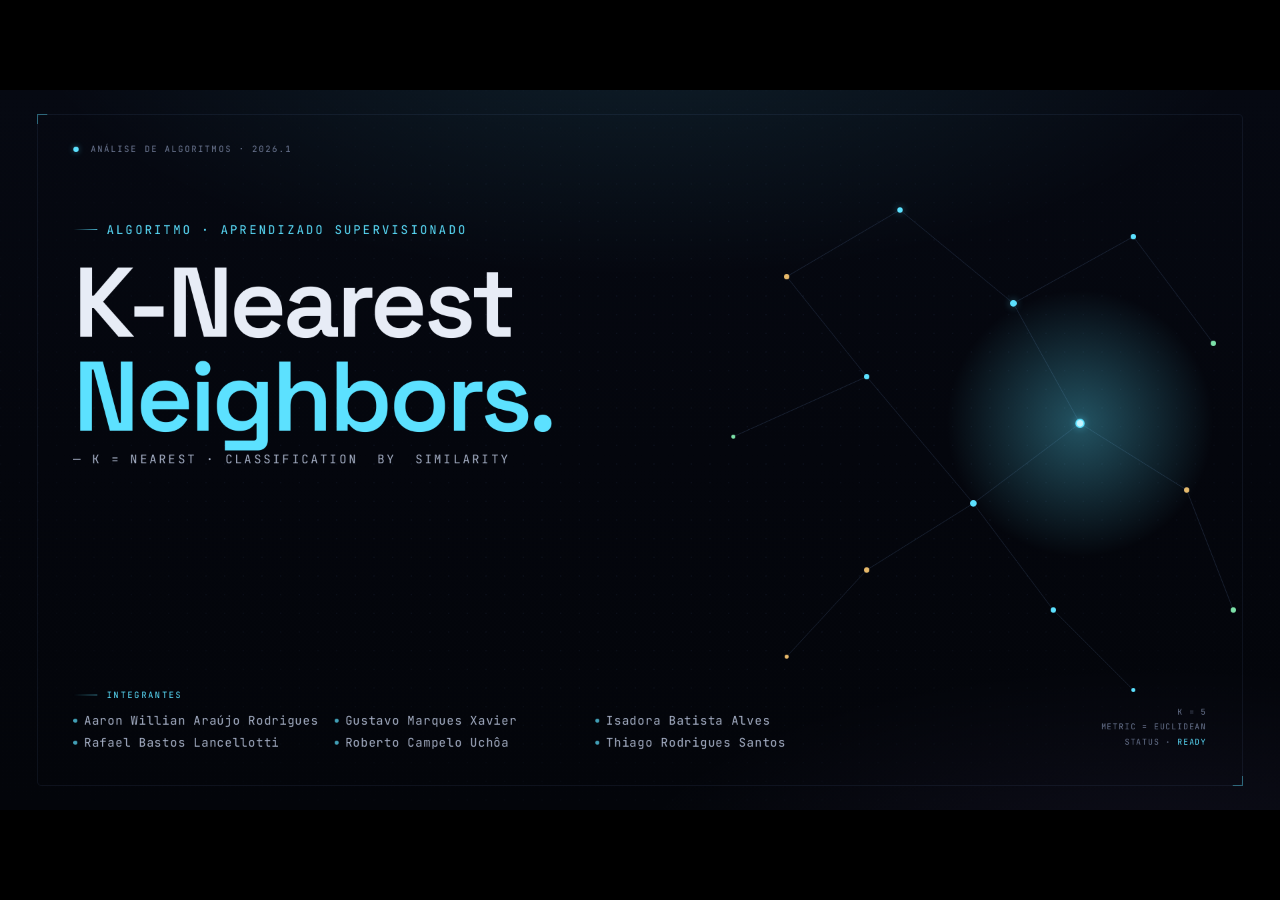
==== commit 0261d138: "Slide 10 devidamente animado, talvez rápido demais" ====
--- a/Algoritimo KNN.html
+++ b/Algoritimo KNN.html
@@ -813,8 +813,25 @@
           <!-- Glow around query (step 7 result) -->
           <circle class="s11-result-glow" cx="360" cy="300" r="180" fill="url(#qg11)"></circle>
 
-          <!-- Class A points -->
-          <g class="pt-a">
+          <!-- Far lines: all non-K distances shown in step 3 & dimmed in step 4 -->
+          <g stroke="rgba(140,180,255,0.5)" stroke-width="1">
+            <!-- Class A non-K (5 lines) -->
+            <line class="s11-line-far" x1="360" y1="300" x2="140" y2="140"></line>
+            <line class="s11-line-far" x1="360" y1="300" x2="210" y2="100"></line>
+            <line class="s11-line-far" x1="360" y1="300" x2="200" y2="200"></line>
+            <line class="s11-line-far" x1="360" y1="300" x2="280" y2="180"></line>
+            <line class="s11-line-far" x1="360" y1="300" x2="200" y2="380"></line>
+            <!-- Class B non-K (6 lines) -->
+            <line class="s11-line-far" x1="360" y1="300" x2="500" y2="380"></line>
+            <line class="s11-line-far" x1="360" y1="300" x2="540" y2="450"></line>
+            <line class="s11-line-far" x1="360" y1="300" x2="450" y2="430"></line>
+            <line class="s11-line-far" x1="360" y1="300" x2="600" y2="320"></line>
+            <line class="s11-line-far" x1="360" y1="300" x2="540" y2="200"></line>
+            <line class="s11-line-far" x1="360" y1="300" x2="600" y2="450"></line>
+          </g>
+
+          <!-- Class A points (cyan) -->
+          <g class="pt-a s11-pts-a">
             <circle cx="140" cy="140" r="11"></circle>
             <circle cx="210" cy="100" r="11"></circle>
             <circle cx="200" cy="200" r="11"></circle>
@@ -824,8 +841,8 @@
             <circle cx="280" cy="320" r="11"></circle>
             <circle cx="200" cy="380" r="11"></circle>
           </g>
-          <!-- Class B points -->
-          <g class="pt-b">
+          <!-- Class B points (gold) -->
+          <g class="pt-b s11-pts-b">
             <circle cx="500" cy="380" r="11"></circle>
             <circle cx="540" cy="450" r="11"></circle>
             <circle cx="450" cy="430" r="11"></circle>
@@ -836,34 +853,43 @@
             <circle cx="600" cy="450" r="11"></circle>
           </g>
 
-          <!-- Distance lines to 5 nearest (step 3) -->
+          <!-- K-nearest distance lines (step 3 → 5) -->
           <g stroke="#5ce1ff" stroke-width="1.8">
             <line class="s11-dashed-line s11-line-a" x1="360" y1="300" x2="320" y2="250"></line>
+            <line class="s11-dashed-line s11-line-a" x1="360" y1="300" x2="280" y2="320"></line>
             <line class="s11-dashed-line s11-line-a" x1="360" y1="300" x2="400" y2="220"></line>
-            <line class="s11-dashed-line s11-line-a" x1="360" y1="300" x2="280" y2="320"></line>
             <line class="s11-dashed-line s11-line-b" x1="360" y1="300" x2="430" y2="350"></line>
             <line class="s11-dashed-line s11-line-b" x1="360" y1="300" x2="380" y2="430"></line>
           </g>
 
-          <!-- Highlight rings (step 5) -->
-          <g fill="none" stroke="#5ce1ff" stroke-width="2.5">
+          <!-- Highlight rings — K nearest (step 5+) — colors by class via CSS -->
+          <g fill="none" stroke-width="2.5">
             <circle class="s11-ring s11-ring-a" cx="320" cy="250" r="16"></circle>
+            <circle class="s11-ring s11-ring-a" cx="280" cy="320" r="16"></circle>
             <circle class="s11-ring s11-ring-a" cx="400" cy="220" r="16"></circle>
-            <circle class="s11-ring s11-ring-a" cx="280" cy="320" r="16"></circle>
             <circle class="s11-ring s11-ring-b" cx="430" cy="350" r="16"></circle>
             <circle class="s11-ring s11-ring-b" cx="380" cy="430" r="16"></circle>
           </g>
 
-          <!-- Query point (step 2) -->
+          <!-- Sort rank labels — appear in step 4 next to K-nearest lines -->
+          <g font-family="JetBrains Mono" font-size="11" fill="#5ce1ff" font-weight="700">
+            <text class="s11-rank" x="327" y="262">#1</text>
+            <text class="s11-rank" x="300" y="322">#2</text>
+            <text class="s11-rank" x="384" y="248">#4</text>
+            <text class="s11-rank" x="400" y="320" fill="#a98bff">#3</text>
+            <text class="s11-rank" x="354" y="390" fill="#a98bff">#5</text>
+          </g>
+
+          <!-- Query point (step 2+) -->
           <g class="s11-query">
             <circle cx="360" cy="300" r="18" fill="#0a1020" stroke="#fff" stroke-width="2.5"></circle>
             <text x="360" y="307" text-anchor="middle" font-family="Space Grotesk" font-size="22" font-weight="600" fill="#fff">?</text>
           </g>
 
-          <!-- Final classification (step 7) -->
+          <!-- Final classification dot (step 7) -->
           <circle class="s11-result-final" cx="360" cy="300" r="14" fill="#5ce1ff" opacity="0"></circle>
 
-          <!-- Vote panel (step 6) -->
+          <!-- Vote panel (step 6+) -->
           <g class="s11-vote" transform="translate(60, 480)">
             <rect x="0" y="0" width="380" height="52" rx="8" fill="rgba(20,28,48,0.85)" stroke="rgba(140,180,255,0.3)"></rect>
             <text x="18" y="22" font-family="JetBrains Mono" font-size="13" fill="#8b95ab" letter-spacing="2">VOTAÇÃO · K=5</text>
@@ -911,56 +937,106 @@
 </section>
 
 <script>
-  // Slide 11 — animated step-by-step cycle
   (function () {
-    const section = document.querySelector('section[data-screen-label="11 Passo a passo"]');
+    // Use currentScript to find the section directly — avoids fragile
+    // data-screen-label selectors that depend on deck-stage timing.
+    var sc = document.currentScript;
+    var section = sc && sc.previousElementSibling;
+    if (!section || section.tagName !== 'SECTION') {
+      section = document.querySelector('[data-screen-label^="11 "]');
+    }
     if (!section) return;
-    const svg = section.querySelector('#s11-svg');
-    const steps = section.querySelectorAll('.step-item');
-    let timer = null;
-    let current = 0;
+
+    var svg   = section.querySelector('#s11-svg');
+    var steps = section.querySelectorAll('.step-item');
+    if (!svg || !steps.length) return;
+
+    // Cache all SVG targets once
+    var nearLines = svg.querySelectorAll('.s11-dashed-line');
+    var farLines  = svg.querySelectorAll('.s11-line-far');
+    var rings     = svg.querySelectorAll('.s11-ring');
+    var ringsA    = svg.querySelectorAll('.s11-ring-a');
+    var ringsB    = svg.querySelectorAll('.s11-ring-b');
+    var ranks     = svg.querySelectorAll('.s11-rank');
+    var query     = svg.querySelector('.s11-query');
+    var vote      = svg.querySelector('.s11-vote');
+    var glow      = svg.querySelector('.s11-result-glow');
+    var finalDot  = svg.querySelector('.s11-result-final');
+    var ptsA      = svg.querySelector('.s11-pts-a');
+    var ptsB      = svg.querySelector('.s11-pts-b');
+
+    var timer = null;
+    var current = 0;
+
+    function cls(el, name, on) { if (el) el.classList.toggle(name, on); }
+    function clsAll(list, name, on) { list.forEach(function(el) { cls(el, name, on); }); }
 
     function applyStep(n) {
-      steps.forEach((el) => el.classList.toggle('active', Number(el.dataset.step) === n));
-      const lines = svg.querySelectorAll('.s11-dashed-line');
-      const rings = svg.querySelectorAll('.s11-ring');
-      const query = svg.querySelector('.s11-query');
-      const vote = svg.querySelector('.s11-vote');
-      const glow = svg.querySelector('.s11-result-glow');
-      const finalDot = svg.querySelector('.s11-result-final');
-
-      query.classList.toggle('show', n >= 2);
-      lines.forEach((l) => l.classList.toggle('show', n >= 3));
-      rings.forEach((r) => r.classList.toggle('show', n >= 5));
-      vote.classList.toggle('show', n >= 6);
-      glow.classList.toggle('show', n >= 7);
+      // Highlight active step text
+      steps.forEach(function(el) { cls(el, 'active', +el.dataset.step === n); });
+
+      // Step 1 — training data glow
+      cls(ptsA, 'glow', n === 1);
+      cls(ptsB, 'glow', n === 1);
+
+      // Step 2+ — query point appears
+      cls(query, 'show', n >= 2);
+
+      // Step 3 — all far lines visible; step 4 — far lines dim
+      clsAll(farLines, 'show', n === 3);
+      clsAll(farLines, 'dim',  n === 4);
+
+      // Step 3-5 — K-nearest lines; highlighted in step 4
+      clsAll(nearLines, 'show',      n >= 3 && n <= 5);
+      clsAll(nearLines, 'highlight', n === 4);
+
+      // Step 4 — sort rank labels
+      clsAll(ranks, 'show', n === 4);
+
+      // Step 5+ — rings by class color
+      clsAll(rings,  'show',      n >= 5);
+      clsAll(ringsA, 'vote-glow', n === 6);
+      clsAll(ringsB, 'vote-glow', n === 6);
+
+      // Step 6+ — vote panel
+      cls(vote, 'show', n >= 6);
+
+      // Step 7 — result glow + final dot
+      cls(glow, 'show', n >= 7);
       if (finalDot) finalDot.setAttribute('opacity', n >= 7 ? '1' : '0');
     }
 
     function start() {
       stop();
       current = 1;
-      applyStep(current);
-      timer = setInterval(() => {
+      applyStep(1);
+      timer = setInterval(function() {
         current = current >= 7 ? 1 : current + 1;
         applyStep(current);
-      }, 1800);
+      }, 2200);
     }
     function stop() {
       if (timer) { clearInterval(timer); timer = null; }
     }
-
-    const stage = document.querySelector('deck-stage');
-    if (stage) {
-      stage.addEventListener('slidechange', () => {
-        if (section.hasAttribute('data-deck-active')) start();
-        else stop();
-      });
+    function sync() {
+      if (section.hasAttribute('data-deck-active')) { if (!timer) start(); }
+      else stop();
     }
-    if (section.hasAttribute('data-deck-active')) start();
-    // Also start on mouseover for desktops not driving the deck
-    section.addEventListener('mouseenter', () => { if (!timer) start(); });
-  })();
+
+    // MutationObserver is the most reliable trigger
+    new MutationObserver(sync).observe(section, {
+      attributes: true, attributeFilter: ['data-deck-active']
+    });
+
+    var stage = document.querySelector('deck-stage');
+    if (stage) stage.addEventListener('slidechange', sync);
+
+    sync();
+    setTimeout(sync, 500);
+    setTimeout(sync, 1500);
+
+    section.addEventListener('mouseenter', function() { if (!timer) start(); });
+  }());
 </script>
 
 <!-- SLIDE 12 — DIAGRAMA DE BLOCOS -->
--- a/deck.css
+++ b/deck.css
@@ -195,19 +195,19 @@
   }
   .card .num {
     font-family: var(--font-mono);
-    font-size: 13px;
+    font-size: 18px;
     color: var(--cyan);
     letter-spacing: 0.18em;
   }
   .card h3 {
     font-family: var(--font-display);
     font-weight: 500;
-    font-size: 24px;
+    font-size: 32px;
     margin: 10px 0 8px;
     letter-spacing: -0.01em;
   }
   .card p {
-    font-size: 17px;
+    font-size: 23px;
     color: var(--text-dim);
     line-height: 1.5;
     margin: 0;
@@ -350,6 +350,25 @@
   .pt-q { fill: #fff; stroke: var(--cyan); stroke-width: 2; }
   .pt-glow { filter: drop-shadow(0 0 6px var(--cyan-glow)); }
 
+  /* Slide 1 — network node alternating blink */
+  @keyframes dot-blink {
+    0%, 100% { opacity: 1; }
+    45%, 55% { opacity: 0.08; }
+  }
+
+  section[data-screen-label="01 Capa"] .net > g:last-of-type circle {
+    animation: dot-blink 3s ease-in-out infinite;
+  }
+  section[data-screen-label="01 Capa"] .net > g:last-of-type circle:nth-child(3n+1) {
+    animation-delay: 0s;
+  }
+  section[data-screen-label="01 Capa"] .net > g:last-of-type circle:nth-child(3n+2) {
+    animation-delay: 1s;
+  }
+  section[data-screen-label="01 Capa"] .net > g:last-of-type circle:nth-child(3n) {
+    animation-delay: 2s;
+  }
+
   /* Legend */
   .legend {
     display: flex;
@@ -404,32 +423,74 @@
     50% { transform: translateY(-5px) rotate(-1deg); }
   }
 
-  /* Slide 11 — step-by-step interaction */
-  .step-item { transition: all 0.4s ease; opacity: 0.45; }
-  .step-item.active { opacity: 1; transform: translateX(8px); }
-  .step-item.active .step-num { color: var(--cyan) !important; transform: scale(1.15); }
-  .step-num { display: inline-block; transition: transform 0.3s ease; }
+  /* Slide 11 — step-by-step interaction.
+     fadeUp animates opacity + transform(translateY) with fill:forwards, so
+     those properties are frozen after the entry animation. Only `filter` and
+     `text-shadow` are safe to use here — fadeUp never touches them. */
+  .step-item {
+    transition: filter 0.5s ease;
+    filter: brightness(0.4) saturate(0.3);
+  }
+  .step-item.active {
+    filter: brightness(1.35) saturate(1.6);
+  }
+  .step-item.active .step-num {
+    color: var(--cyan) !important;
+    text-shadow: 0 0 14px rgba(92,225,255,0.95), 0 0 32px rgba(92,225,255,0.55);
+  }
+  .step-num { display: inline-block; transition: text-shadow 0.4s ease; }
 
   deck-stage > section[data-deck-active] [data-anim] { will-change: opacity, transform; }
 
   /* SVG step animation classes (slide 11) */
   .s11-step-glow { opacity: 0; transition: opacity 0.5s ease; }
   .s11-step-glow.show { opacity: 1; }
+
+  /* K-nearest distance lines */
   .s11-dashed-line {
     stroke-dasharray: 5 4;
     stroke-dashoffset: 200;
     opacity: 0;
-    transition: stroke-dashoffset 0.7s ease, opacity 0.4s ease;
+    transition: stroke-dashoffset 0.7s ease, opacity 0.4s ease, stroke-width 0.3s ease, filter 0.3s ease;
   }
   .s11-dashed-line.show { opacity: 0.85; stroke-dashoffset: 0; }
+  .s11-dashed-line.highlight { opacity: 1; stroke-width: 2.8; filter: drop-shadow(0 0 5px rgba(92,225,255,0.7)); }
+
+  /* Far lines — non-K distances shown in step 3 & 4 */
+  .s11-line-far {
+    opacity: 0;
+    stroke-dasharray: 3 7;
+    transition: opacity 0.5s ease;
+  }
+  .s11-line-far.show { opacity: 0.32; }
+  .s11-line-far.dim  { opacity: 0.08; }
+
+  /* Sort rank labels — step 4 only */
+  .s11-rank { opacity: 0; transition: opacity 0.45s ease; }
+  .s11-rank.show { opacity: 1; }
+
+  /* Highlight rings — K nearest */
   .s11-ring {
     opacity: 0;
     transform: scale(0.6);
     transform-origin: center;
     transform-box: fill-box;
-    transition: opacity 0.4s ease, transform 0.4s cubic-bezier(.2,.7,.2,1.4);
-  }
-  .s11-ring.show { opacity: 0.8; transform: scale(1); }
+    transition: opacity 0.4s ease, transform 0.4s cubic-bezier(.2,.7,.2,1.4), filter 0.4s ease;
+  }
+  .s11-ring.show { opacity: 0.88; transform: scale(1); }
+  .s11-ring-a { stroke: #5ce1ff; }
+  .s11-ring-b { stroke: #a98bff; }
+  .s11-ring-a.show { filter: drop-shadow(0 0 6px rgba(92,225,255,0.75)); }
+  .s11-ring-b.show { filter: drop-shadow(0 0 6px rgba(169,139,255,0.75)); }
+  .s11-ring-a.vote-glow { filter: drop-shadow(0 0 12px rgba(92,225,255,1)) drop-shadow(0 0 26px rgba(92,225,255,0.55)); opacity: 1; }
+  .s11-ring-b.vote-glow { filter: drop-shadow(0 0 5px rgba(169,139,255,0.6)); opacity: 0.65; }
+
+  /* Training data glow — step 1 */
+  .s11-pts-a, .s11-pts-b { transition: filter 0.6s ease; }
+  .s11-pts-a.glow { filter: drop-shadow(0 0 12px rgba(92,225,255,0.95)) drop-shadow(0 0 26px rgba(92,225,255,0.45)); }
+  .s11-pts-b.glow { filter: drop-shadow(0 0 12px rgba(230,184,106,0.95)) drop-shadow(0 0 26px rgba(230,184,106,0.45)); }
+
+  /* Query point */
   .s11-query {
     opacity: 0;
     transform: scale(0.4);
@@ -437,10 +498,18 @@
     transition: opacity 0.5s ease, transform 0.5s cubic-bezier(.2,.7,.2,1.4);
   }
   .s11-query.show { opacity: 1; transform: scale(1); }
+
+  /* Vote panel */
   .s11-vote { opacity: 0; transition: opacity 0.5s ease; }
   .s11-vote.show { opacity: 1; }
+
+  /* Result glow and final dot */
   .s11-result-glow { opacity: 0; transition: opacity 0.6s ease; }
   .s11-result-glow.show { opacity: 1; }
+  .s11-result-final {
+    transition: opacity 0.55s ease, r 0.5s cubic-bezier(.2,.7,.2,1.4);
+    filter: drop-shadow(0 0 14px rgba(92,225,255,1)) drop-shadow(0 0 28px rgba(92,225,255,0.55));
+  }
 
   /* Slides 13/14/15 — distance figure entry animations */
   .dist-fig circle, .dist-fig line, .dist-fig text, .dist-fig polyline, .dist-fig polygon, .dist-fig rect, .dist-fig path { opacity: 0; }
